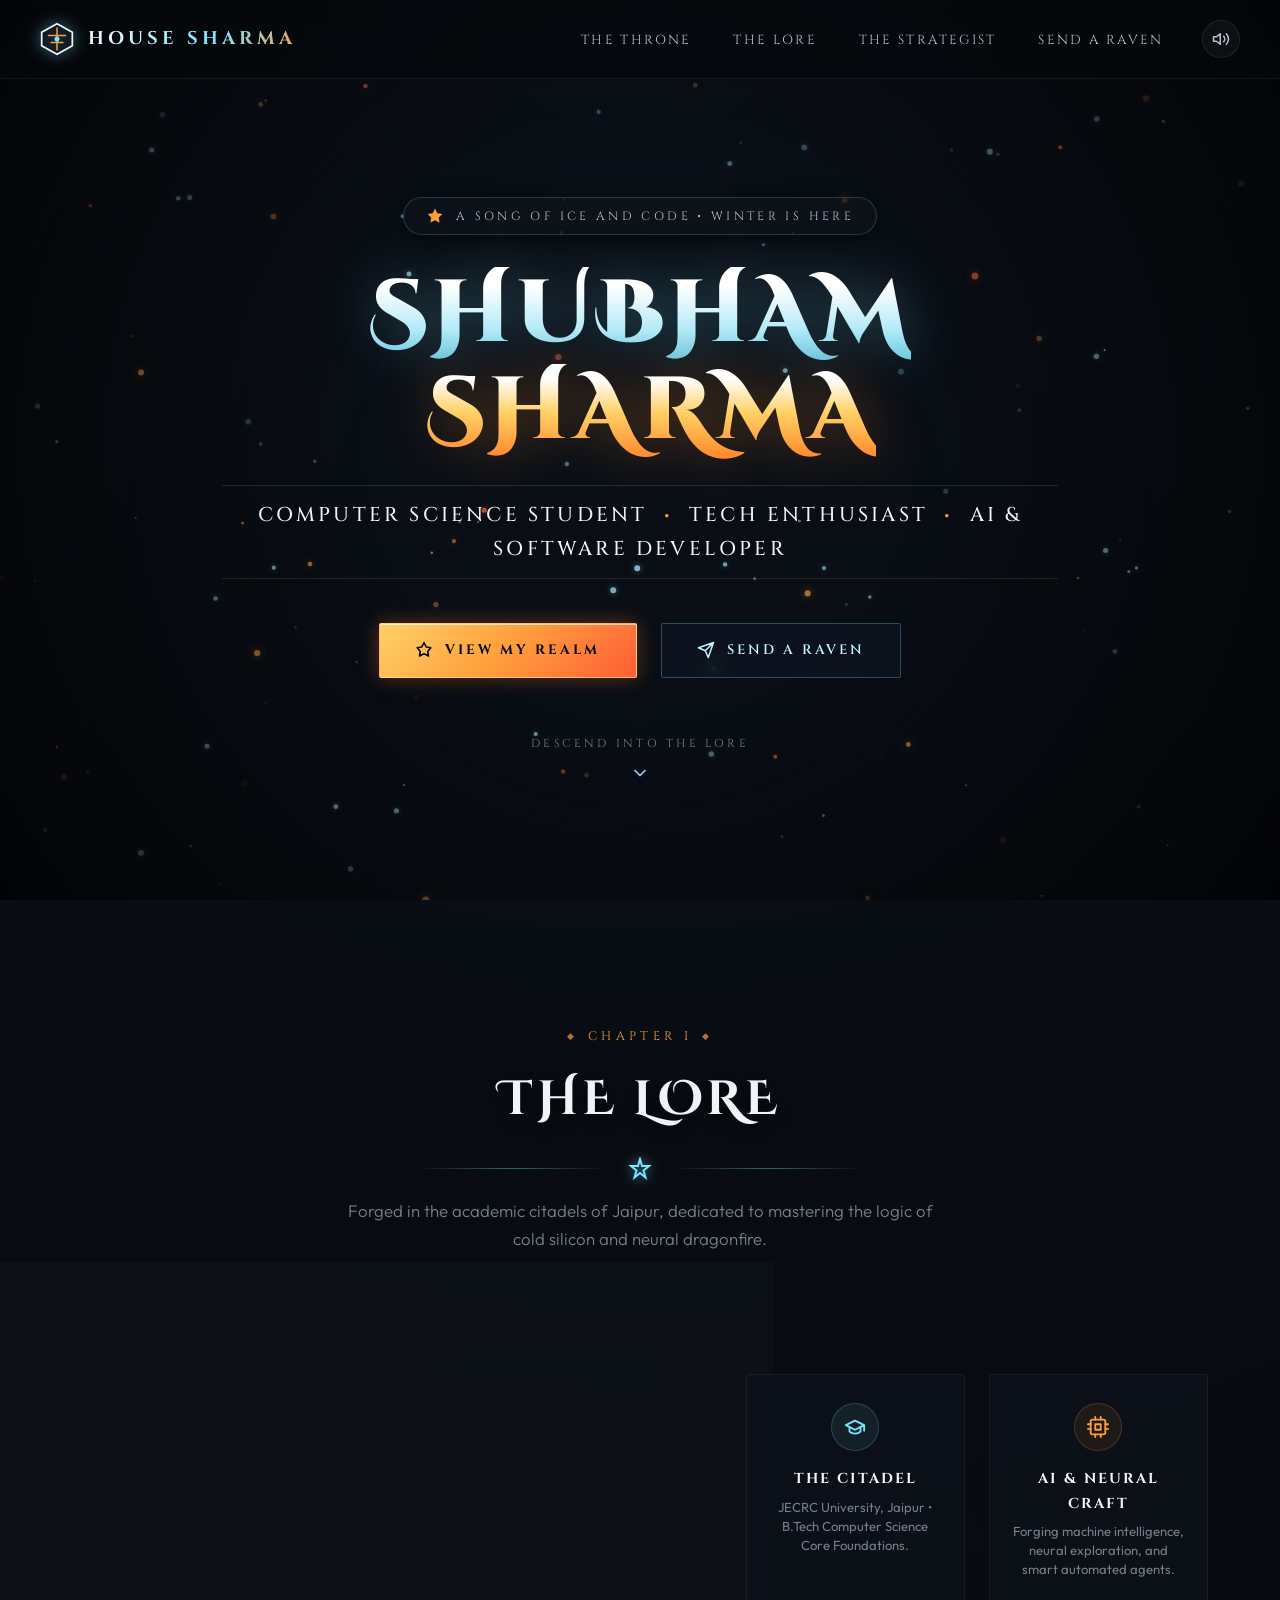
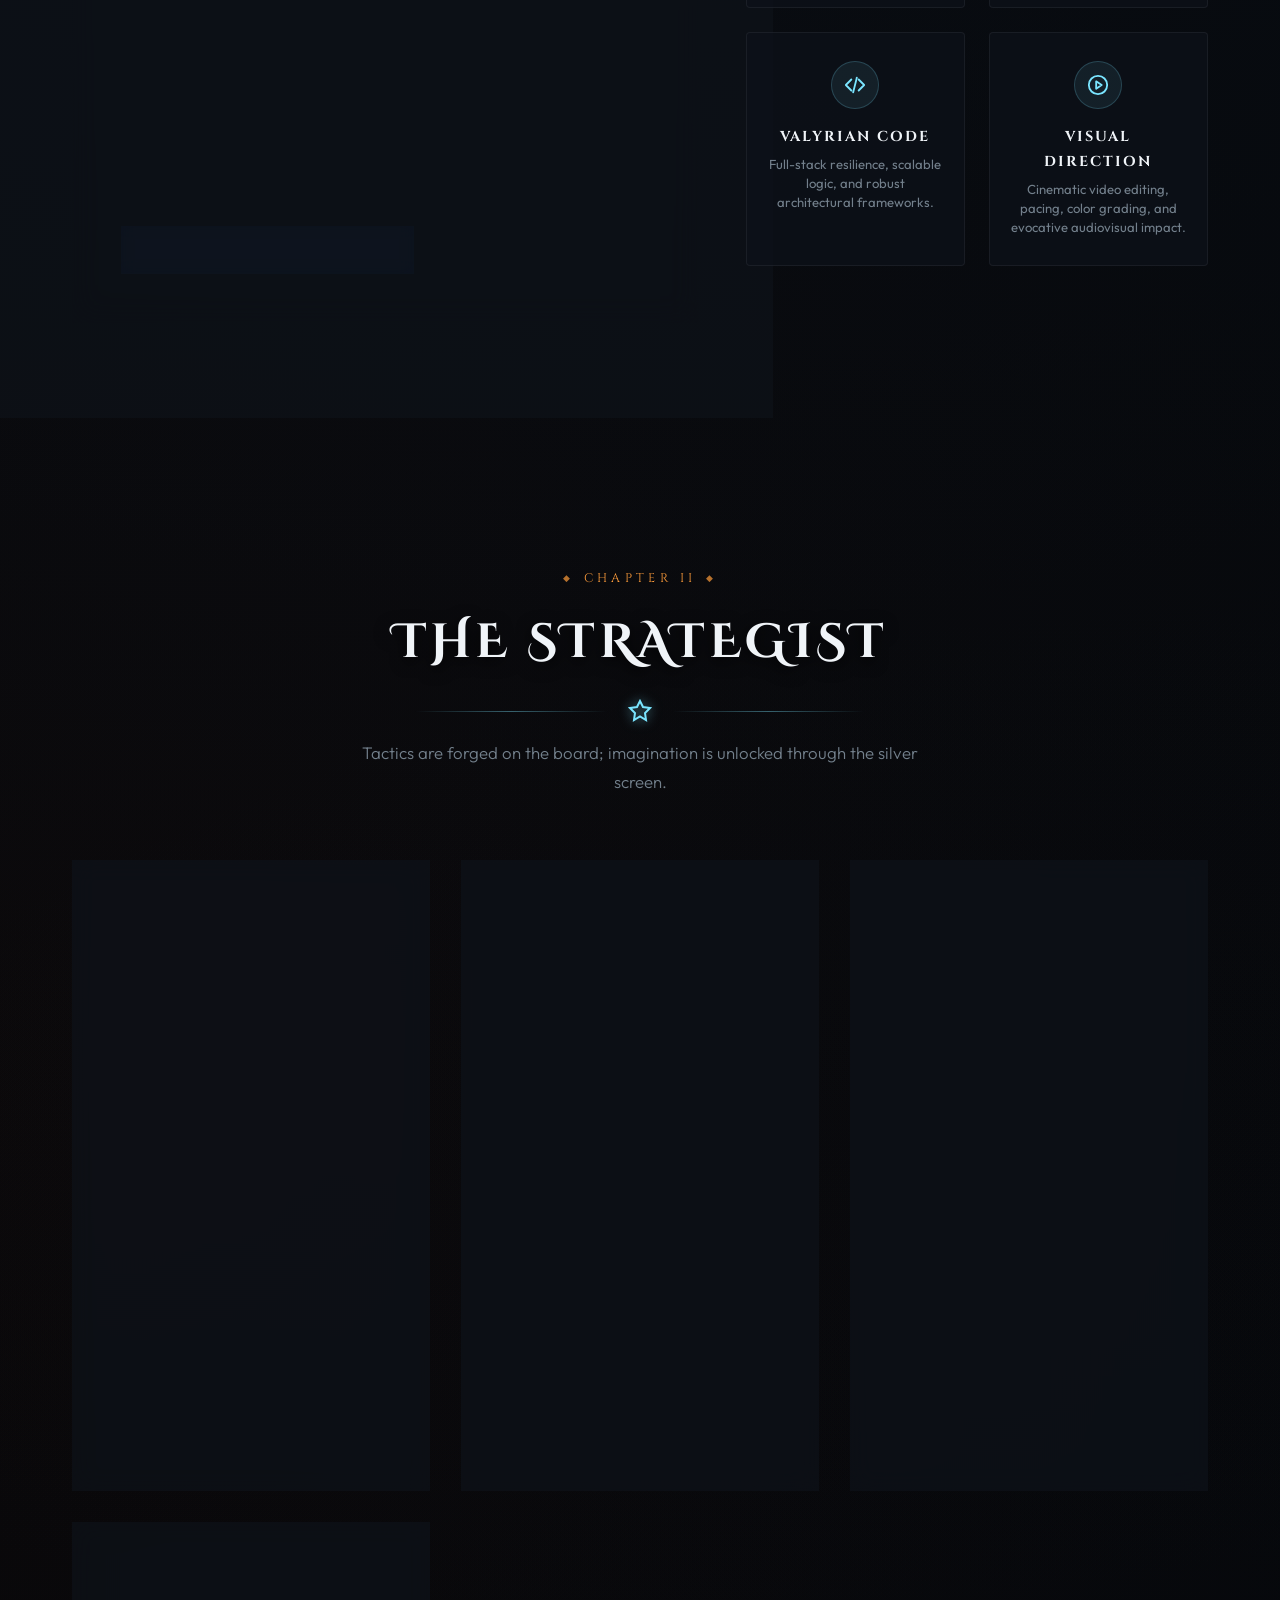
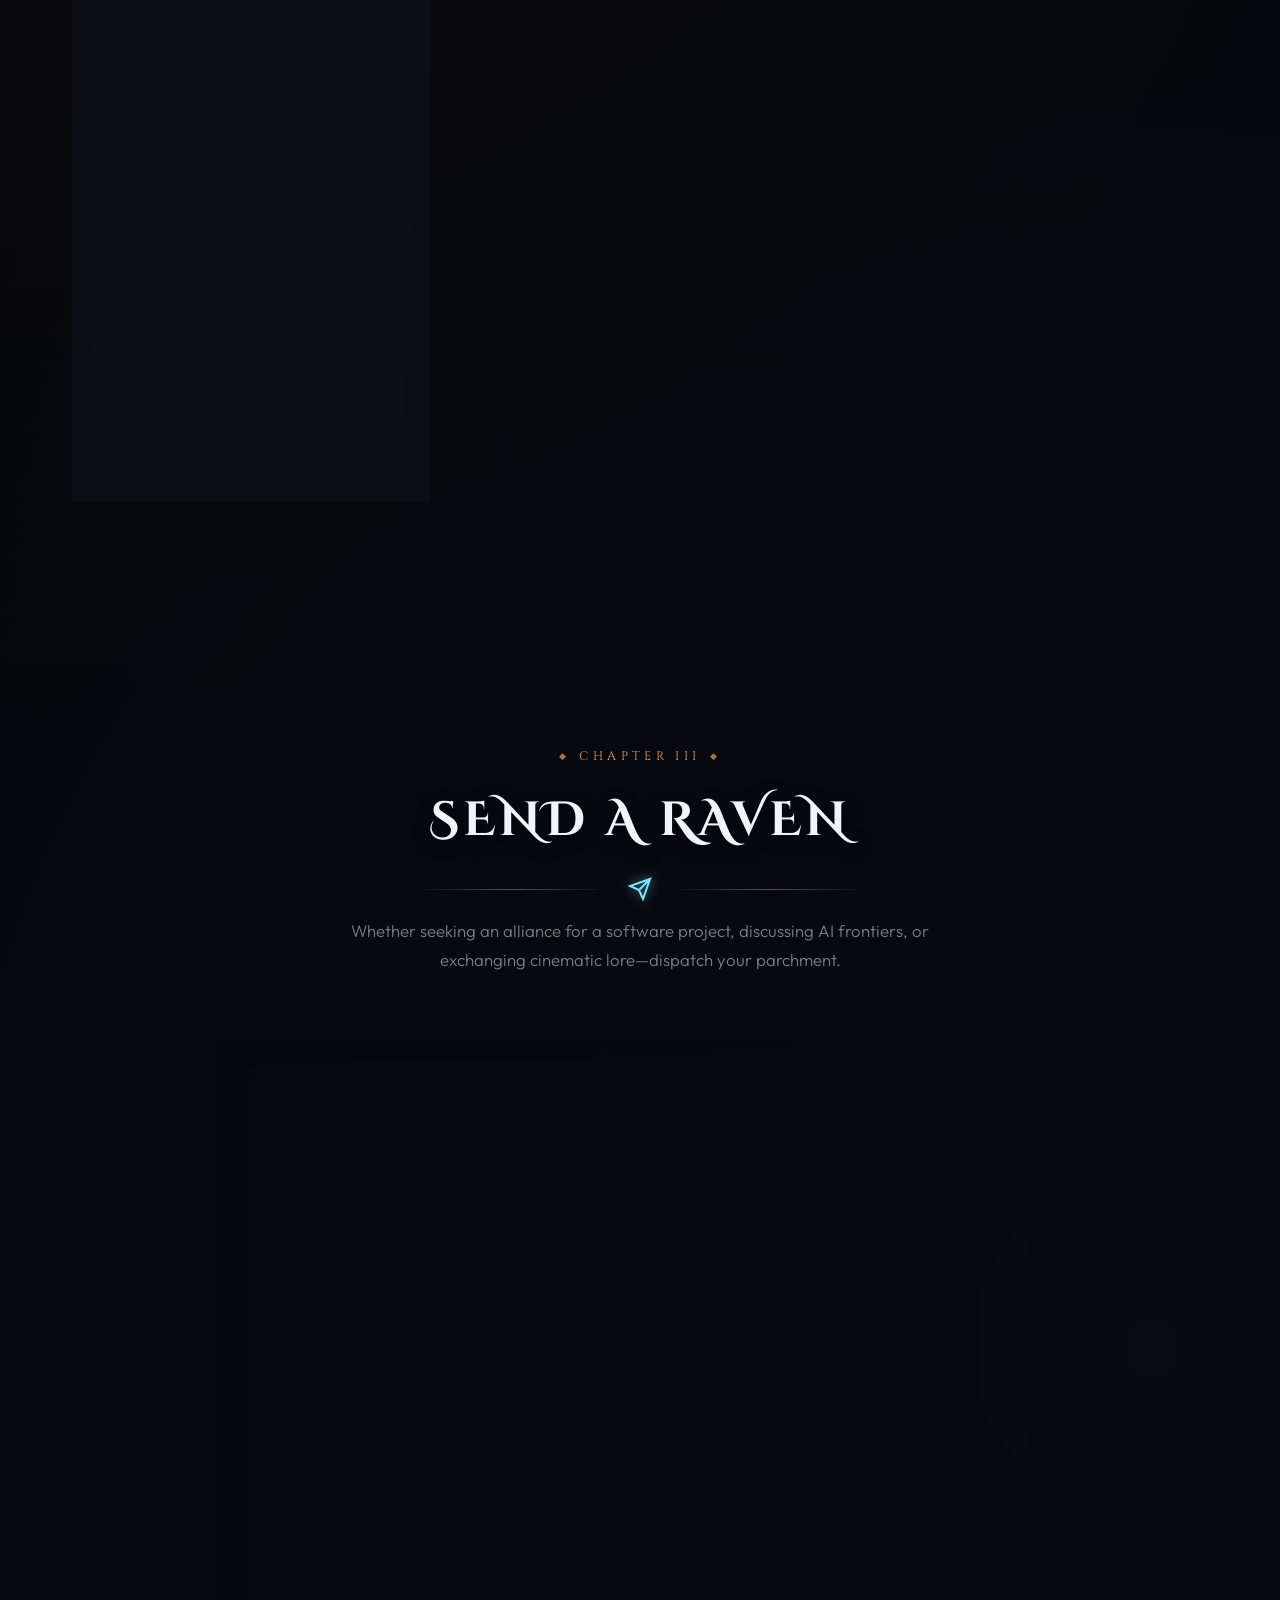
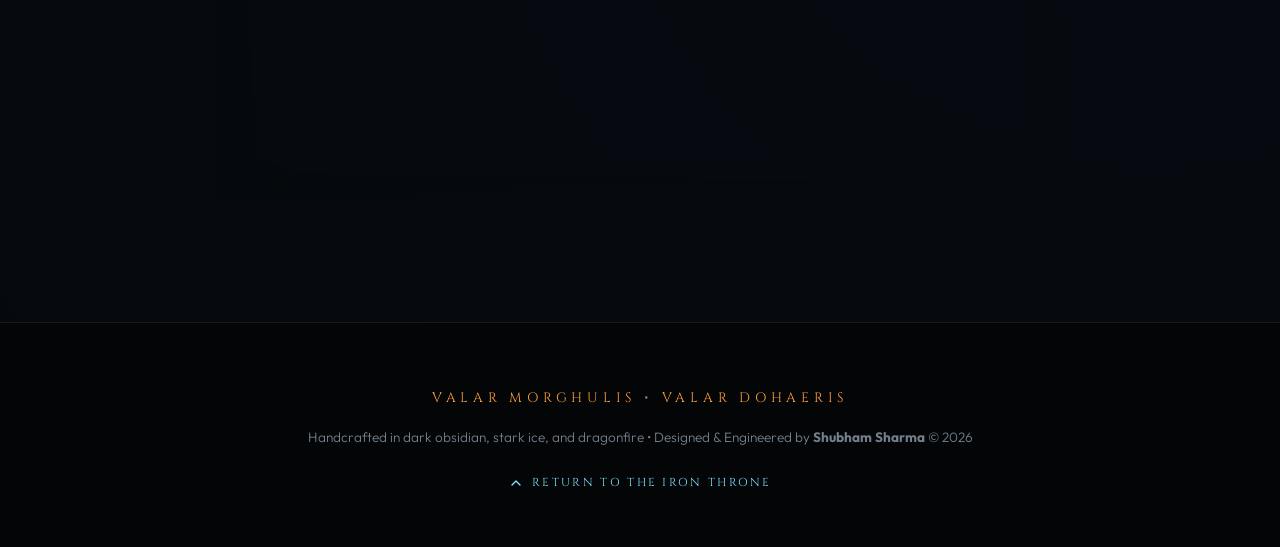
==== index.html @ 96d6383a "Add files via upload" ====
<!DOCTYPE html>
<html lang="en">
<head>
  <meta charset="UTF-8">
  <meta name="viewport" content="width=device-width, initial-scale=1.0">
  <meta name="description" content="Shubham Sharma — Computer Science Student, AI & Software Developer. A Song of Ice and Code Portfolio.">
  <title>Shubham Sharma | A Song of Ice and Code</title>
  
  <!-- Favicon / Sigil Icon -->
  <link rel="icon" type="image/svg+xml" href="data:image/svg+xml,<svg xmlns='http://www.w3.org/2000/svg' viewBox='0 0 100 100'><path d='M50 5 L90 25 L90 75 L50 95 L10 75 L10 25 Z' fill='%230e131d' stroke='%237ae5ff' stroke-width='4'/><path d='M50 20 L50 80 M30 40 L70 40 M35 60 L65 60' stroke='%23ff9d3b' stroke-width='3'/></svg>">

  <!-- Stylesheet -->
  <link rel="stylesheet" href="style.css">
</head>
<body>

  <!-- Fullscreen Ambient Canvas: Ice Snow & Dragonfire Embers -->
  <canvas id="ambient-canvas" aria-hidden="true"></canvas>

  <!-- Atmospheric Vignette & Fog Gradient -->
  <div class="vignette-overlay" aria-hidden="true"></div>

  <!-- ==========================================================================
       TOP NAVIGATION BAR
       ========================================================================== -->
  <nav class="realm-nav" aria-label="Main Navigation">
    <a href="#iron-throne" class="nav-brand">
      <!-- House Sigil Icon -->
      <svg class="brand-sigil" viewBox="0 0 40 40" fill="none" xmlns="http://www.w3.org/2000/svg" aria-hidden="true">
        <polygon points="20,2 38,12 38,28 20,38 2,28 2,12" stroke="currentColor" stroke-width="2" fill="rgba(14, 20, 30, 0.8)"/>
        <path d="M20 7 V33 M10 16 H30 M13 24 H27" stroke="#ff9d3b" stroke-width="1.8" stroke-linecap="round"/>
        <circle cx="20" cy="20" r="3" fill="#7ae5ff"/>
      </svg>
      <span class="brand-title">House Sharma</span>
    </a>

    <!-- Navigation Links -->
    <ul class="nav-links">
      <li><a href="#iron-throne" class="nav-link active">The Throne</a></li>
      <li><a href="#lore" class="nav-link">The Lore</a></li>
      <li><a href="#strategist" class="nav-link">The Strategist</a></li>
      <li><a href="#raven" class="nav-link">Send a Raven</a></li>
      <li>
        <!-- Ambient Sound Effect Toggle -->
        <button id="sound-toggle" class="audio-toggle-btn" title="Enable Valyrian Soundscapes" aria-pressed="false">
          <svg width="18" height="18" viewBox="0 0 24 24" fill="none" stroke="currentColor" stroke-width="2" stroke-linecap="round" stroke-linejoin="round">
            <polygon points="11 5 6 9 2 9 2 15 6 15 11 19 11 5"></polygon>
            <path d="M19.07 4.93a10 10 0 0 1 0 14.14M15.54 8.46a5 5 0 0 1 0 7.07"></path>
          </svg>
        </button>
      </li>
    </ul>

    <!-- Mobile Navigation Toggle -->
    <button class="mobile-toggle" aria-label="Toggle navigation menu" aria-expanded="false">
      <span class="hamburger-line"></span>
      <span class="hamburger-line"></span>
      <span class="hamburger-line"></span>
    </button>
  </nav>

  <!-- ==========================================================================
       1. HERO SECTION (The Iron Throne)
       ========================================================================== -->
  <header id="iron-throne" class="hero-section">
    <div class="realm-container hero-content">
      
      <!-- Realm Crest Motto -->
      <div class="hero-crest-badge fade-up">
        <svg class="crest-sigil-icon" viewBox="0 0 24 24" fill="currentColor">
          <path d="M12 2L15.09 8.26L22 9.27L17 14.14L18.18 21.02L12 17.77L5.82 21.02L7 14.14L2 9.27L8.91 8.26L12 2Z"/>
        </svg>
        <span class="crest-text">A Song of Ice and Code &bull; Winter is Here</span>
      </div>

      <!-- Headline -->
      <h1 class="hero-title fade-up delay-1">
        <span class="name-ice">Shubham</span>
        <span class="name-fire">Sharma</span>
      </h1>

      <!-- Subtitle -->
      <div class="hero-subtitle-box fade-up delay-2">
        <p class="hero-subtitle">
          Computer Science Student <span class="bullet">&bull;</span>
          Tech Enthusiast <span class="bullet">&bull;</span>
          AI &amp; Software Developer
        </p>
      </div>

      <!-- Actions -->
      <div class="hero-actions fade-up delay-3">
        <a href="#lore" class="btn-valyrian">
          <svg width="18" height="18" viewBox="0 0 24 24" fill="none" stroke="currentColor" stroke-width="2.2" stroke-linecap="round" stroke-linejoin="round">
            <polygon points="12 2 15 8 21 9 17 14 18 20 12 17 6 20 7 14 3 9 9 8 12 2"/>
          </svg>
          <span>View My Realm</span>
        </a>

        <a href="#raven" class="btn-ice">
          <svg width="18" height="18" viewBox="0 0 24 24" fill="none" stroke="currentColor" stroke-width="2" stroke-linecap="round" stroke-linejoin="round">
            <path d="M22 2L11 13M22 2l-7 20-4-9-9-4 20-7z"/>
          </svg>
          <span>Send a Raven</span>
        </a>
      </div>

      <!-- Scroll Down Indicator -->
      <a href="#lore" class="scroll-indicator fade-up delay-4" aria-label="Descend into the realm lore">
        <span>Descend Into The Lore</span>
        <svg class="blade-chevron" viewBox="0 0 24 24" fill="none">
          <path d="M6 9L12 15L18 9" stroke-width="2" stroke-linecap="round" stroke-linejoin="round"/>
        </svg>
      </a>

    </div>
  </header>

  <!-- ==========================================================================
       2. ABOUT ME SECTION (The Lore)
       ========================================================================== -->
  <section id="lore" class="section-wrapper">
    <div class="realm-container">
      
      <!-- Section Header -->
      <div class="section-header fade-up">
        <div class="section-tag">Chapter I</div>
        <h2 class="section-title">The Lore</h2>
        <div class="section-divider">
          <span class="divider-line"></span>
          <svg class="divider-sigil" viewBox="0 0 24 24" fill="none" stroke="currentColor" stroke-width="2">
            <path d="M12 2L14 9H21L15.5 13.5L17.5 20.5L12 16L6.5 20.5L8.5 13.5L3 9H10L12 2Z"/>
          </svg>
          <span class="divider-line"></span>
        </div>
        <p class="section-subtitle">Forged in the academic citadels of Jaipur, dedicated to mastering the logic of cold silicon and neural dragonfire.</p>
      </div>

      <!-- Grid: Lore Narrative Slab & Pillar Cards -->
      <div class="about-grid">
        
        <!-- Obsidian Stone Slab (Primary Narrative) -->
        <article class="lore-card fade-left">
          <!-- Runed Corner Accents -->
          <span class="corner-ornament corner-tl"></span>
          <span class="corner-ornament corner-tr"></span>
          <span class="corner-ornament corner-bl"></span>
          <span class="corner-ornament corner-br"></span>

          <p class="lore-quote-lead">
            "A mind needs code as a sword needs a whetstone, if it is to keep its edge."
          </p>

          <p class="lore-paragraph">
            I am currently pursuing my <strong>Computer Science Core degree</strong> at <span class="highlight-ice">JECRC University, Jaipur</span>. I am a passionate tech enthusiast dedicated to forging robust software and exploring the uncharted territories of <span class="highlight-fire">AI development</span>. Beyond the code, I have a strong creative eye for <span class="highlight-ice">video editing</span>.
          </p>

          <p class="lore-paragraph">
            Like a blacksmith hammering Valyrian steel, I treat every line of code as an artifact of precision. From architecting responsive, high-performance web systems to engineering intelligent algorithmic models, I bridge the raw structural discipline of the North with the fiery ambition of creative visual storytelling.
          </p>

          <div style="margin-top: 2rem;">
            <a href="#strategist" class="btn-ice" style="padding: 0.75rem 1.6rem; font-size: 0.78rem;">
              <span>Inspect The Strategy</span>
              <svg width="15" height="15" viewBox="0 0 24 24" fill="none" stroke="currentColor" stroke-width="2"><path d="M5 12h14M12 5l7 7-7 7"/></svg>
            </a>
          </div>
        </article>

        <!-- Pillars of Mastery -->
        <div class="lore-pillars fade-right">
          
          <!-- Pillar 1: The Citadel -->
          <div class="pillar-card">
            <div class="pillar-icon-box">
              <svg width="22" height="22" viewBox="0 0 24 24" fill="none" stroke="currentColor" stroke-width="2" stroke-linecap="round" stroke-linejoin="round">
                <path d="M22 10v6M2 10l10-5 10 5-10 5z"/>
                <path d="M6 12v5c3 3 9 3 12 0v-5"/>
              </svg>
            </div>
            <h3 class="pillar-title">The Citadel</h3>
            <p class="pillar-desc">JECRC University, Jaipur &bull; B.Tech Computer Science Core Foundations.</p>
          </div>

          <!-- Pillar 2: AI Frontiers -->
          <div class="pillar-card">
            <div class="pillar-icon-box">
              <svg width="22" height="22" viewBox="0 0 24 24" fill="none" stroke="currentColor" stroke-width="2" stroke-linecap="round" stroke-linejoin="round">
                <rect x="4" y="4" width="16" height="16" rx="2" ry="2"/>
                <rect x="9" y="9" width="6" height="6"/>
                <line x1="9" y1="1" x2="9" y2="4"/>
                <line x1="15" y1="1" x2="15" y2="4"/>
                <line x1="9" y1="20" x2="9" y2="23"/>
                <line x1="15" y1="20" x2="15" y2="23"/>
                <line x1="20" y1="9" x2="23" y2="9"/>
                <line x1="20" y1="14" x2="23" y2="14"/>
                <line x1="1" y1="9" x2="4" y2="9"/>
                <line x1="1" y1="14" x2="4" y2="14"/>
              </svg>
            </div>
            <h3 class="pillar-title">AI &amp; Neural Craft</h3>
            <p class="pillar-desc">Forging machine intelligence, neural exploration, and smart automated agents.</p>
          </div>

          <!-- Pillar 3: Software Forge -->
          <div class="pillar-card">
            <div class="pillar-icon-box">
              <svg width="22" height="22" viewBox="0 0 24 24" fill="none" stroke="currentColor" stroke-width="2" stroke-linecap="round" stroke-linejoin="round">
                <polyline points="16 18 22 12 16 6"/>
                <polyline points="8 6 2 12 8 18"/>
                <line x1="14" y1="4" x2="10" y2="20"/>
              </svg>
            </div>
            <h3 class="pillar-title">Valyrian Code</h3>
            <p class="pillar-desc">Full-stack resilience, scalable logic, and robust architectural frameworks.</p>
          </div>

          <!-- Pillar 4: Visual Storytelling -->
          <div class="pillar-card">
            <div class="pillar-icon-box">
              <svg width="22" height="22" viewBox="0 0 24 24" fill="none" stroke="currentColor" stroke-width="2" stroke-linecap="round" stroke-linejoin="round">
                <circle cx="12" cy="12" r="10"/>
                <polygon points="10 8 16 12 10 16 10 8"/>
              </svg>
            </div>
            <h3 class="pillar-title">Visual Direction</h3>
            <p class="pillar-desc">Cinematic video editing, pacing, color grading, and evocative audiovisual impact.</p>
          </div>

        </div>

      </div>

    </div>
  </section>

  <!-- ==========================================================================
       3. INTERESTS & HOBBIES SECTION (The Strategist)
       ========================================================================== */ -->
  <section id="strategist" class="section-wrapper">
    <div class="realm-container">
      
      <!-- Section Header -->
      <div class="section-header fade-up">
        <div class="section-tag">Chapter II</div>
        <h2 class="section-title">The Strategist</h2>
        <div class="section-divider">
          <span class="divider-line"></span>
          <svg class="divider-sigil" viewBox="0 0 24 24" fill="none" stroke="currentColor" stroke-width="2">
            <path d="M12 2L15 8L22 9L17 14L18 21L12 17.5L6 21L7 14L2 9L9 8L12 2Z"/>
          </svg>
          <span class="divider-line"></span>
        </div>
        <p class="section-subtitle">Tactics are forged on the board; imagination is unlocked through the silver screen.</p>
      </div>

      <!-- Tactics & Hobbies Grid -->
      <div class="tactics-grid">
        
        <!-- Card 1: Chess & Strategy -->
        <article class="tactic-card tactic-chess fade-up delay-1">
          <div class="tactic-header">
            <div class="tactic-sigil" aria-hidden="true">
              <!-- Knight Chess Piece SVG -->
              <svg width="28" height="28" viewBox="0 0 24 24" fill="none" stroke="currentColor" stroke-width="2" stroke-linecap="round" stroke-linejoin="round">
                <path d="M19 20H5v-2c0-.6.4-1 1-1h1v-2c0-.7.3-1.4.8-1.9L11 10.5V9a2 2 0 0 1 2-2h1a2 2 0 0 1 2 2v1l1.2 1.2c.5.5.8 1.2.8 1.9v2h1c.6 0 1 .4 1 1v2z"/>
                <path d="M10 6c0-1.7 1.3-3 3-3s3 1.3 3 3"/>
                <circle cx="12" cy="13" r="1"/>
              </svg>
            </div>
            <span class="tactic-rank">Tactic &bull; 01</span>
          </div>

          <h3 class="tactic-title">The Grandmaster's Board</h3>
          <div class="tactic-alias">Strategic Thinking &amp; Chess</div>

          <p class="tactic-desc">
            I hone my strategic thinking and foresight through <strong>Chess</strong>. On the 64 squares, every move is calculated multiple steps in advance. Like debugging intricate system logic, chess teaches patience, spatial pattern recognition, resource trade-offs, and how to turn defensive pressure into an unstoppable offensive endgame.
          </p>

          <div class="tactic-traits">
            <span class="trait-tag">Deep Foresight</span>
            <span class="trait-tag">Tactical Trade-offs</span>
            <span class="trait-tag">Endgame Mastery</span>
          </div>
        </article>

        <!-- Card 2: Cinema & Visual Storytelling -->
        <article class="tactic-card tactic-cinema fade-up delay-2">
          <div class="tactic-header">
            <div class="tactic-sigil" aria-hidden="true">
              <!-- Film Reel / Cinema SVG -->
              <svg width="28" height="28" viewBox="0 0 24 24" fill="none" stroke="currentColor" stroke-width="2" stroke-linecap="round" stroke-linejoin="round">
                <rect x="2" y="2" width="20" height="20" rx="2.18" ry="2.18"/>
                <line x1="7" y1="2" x2="7" y2="22"/>
                <line x1="17" y1="2" x2="17" y2="22"/>
                <line x1="2" y1="12" x2="22" y2="12"/>
                <line x1="2" y1="7" x2="7" y2="7"/>
                <line x1="2" y1="17" x2="7" y2="17"/>
                <line x1="17" y1="17" x2="22" y2="17"/>
                <line x1="17" y1="7" x2="22" y2="7"/>
              </svg>
            </div>
            <span class="tactic-rank">Lore &bull; 02</span>
          </div>

          <h3 class="tactic-title">The Chronicler's Lens</h3>
          <div class="tactic-alias">Cinema &amp; Visual Storytelling</div>

          <p class="tactic-desc">
            I study the nuanced art of <strong>visual storytelling by watching movies</strong>. Cinema is more than entertainment—it is a masterclass in framing, mood curation, visual metaphors, lighting balance, and emotional resonance. Deconstructing how legendary directors craft worlds fuels how I design rich, atmospheric user interfaces.
          </p>

          <div class="tactic-traits">
            <span class="trait-tag">Narrative Pacing</span>
            <span class="trait-tag">Atmospheric Lighting</span>
            <span class="trait-tag">Cinematic Framing</span>
          </div>
        </article>

        <!-- Card 3: Creative Video Editing -->
        <article class="tactic-card tactic-editing fade-up delay-3">
          <div class="tactic-header">
            <div class="tactic-sigil" aria-hidden="true">
              <!-- Video Editing Scissors / Razor Blade SVG -->
              <svg width="28" height="28" viewBox="0 0 24 24" fill="none" stroke="currentColor" stroke-width="2" stroke-linecap="round" stroke-linejoin="round">
                <circle cx="6" cy="6" r="3"/>
                <circle cx="6" cy="18" r="3"/>
                <line x1="20" y1="4" x2="8.12" y2="15.88"/>
                <line x1="14.47" y1="14.48" x2="20" y2="20"/>
                <line x1="8.12" y1="8.12" x2="12" y2="12"/>
              </svg>
            </div>
            <span class="tactic-rank">Craft &bull; 03</span>
          </div>

          <h3 class="tactic-title">The Forge of Frames</h3>
          <div class="tactic-alias">Video Editing &amp; Motion Design</div>

          <p class="tactic-desc">
            Equipped with a meticulous creative eye, I cut and assemble raw footage into rhythmic visual narratives. From precise jump cuts to evocative color grades and sound design synchronization, video editing is where algorithmic precision meets unfiltered artistic storytelling.
          </p>

          <div class="tactic-traits">
            <span class="trait-tag">Dynamic Pacing</span>
            <span class="trait-tag">Color Grading</span>
            <span class="trait-tag">Sound Synthesis</span>
          </div>
        </article>

        <!-- Card 4: AI & Software Development -->
        <article class="tactic-card tactic-ai fade-up delay-4">
          <div class="tactic-header">
            <div class="tactic-sigil" aria-hidden="true">
              <!-- Arcane Matrix / AI Rune SVG -->
              <svg width="28" height="28" viewBox="0 0 24 24" fill="none" stroke="currentColor" stroke-width="2" stroke-linecap="round" stroke-linejoin="round">
                <path d="M12 2v4M12 18v4M4.93 4.93l2.83 2.83M16.24 16.24l2.83 2.83M2 12h4M18 12h4M4.93 19.07l2.83-2.83M16.24 7.76l2.83-2.83"/>
                <circle cx="12" cy="12" r="3"/>
              </svg>
            </div>
            <span class="tactic-rank">Sorcery &bull; 04</span>
          </div>

          <h3 class="tactic-title">The Arcane Algorithms</h3>
          <div class="tactic-alias">AI Exploration &amp; Software</div>

          <p class="tactic-desc">
            Pushing the boundaries of the digital realm through machine learning models, intelligent heuristics, and full-stack software development. Constantly analyzing novel architectures to forge resilient, autonomous applications that serve real-world quests.
          </p>

          <div class="tactic-traits">
            <span class="trait-tag">Autonomous Systems</span>
            <span class="trait-tag">Machine Learning</span>
            <span class="trait-tag">Clean Architecture</span>
          </div>
        </article>

      </div>

    </div>
  </section>

  <!-- ==========================================================================
       4. CONTACT SECTION (Send a Raven)
       ========================================================================== -->
  <section id="raven" class="section-wrapper contact-section">
    <div class="realm-container">
      
      <!-- Section Header -->
      <div class="section-header fade-up">
        <div class="section-tag">Chapter III</div>
        <h2 class="section-title">Send a Raven</h2>
        <div class="section-divider">
          <span class="divider-line"></span>
          <svg class="divider-sigil" viewBox="0 0 24 24" fill="none" stroke="currentColor" stroke-width="2">
            <path d="M22 2L11 13M22 2l-7 20-4-9-9-4 20-7z"/>
          </svg>
          <span class="divider-line"></span>
        </div>
        <p class="section-subtitle">Whether seeking an alliance for a software project, discussing AI frontiers, or exchanging cinematic lore—dispatch your parchment.</p>
      </div>

      <!-- Obsidian Parchment Card -->
      <div class="raven-scroll-card fade-up">
        
        <!-- Dragon Wax Seal Element -->
        <div class="wax-seal" title="Royal House Seal">
          <svg class="seal-icon" viewBox="0 0 24 24" fill="currentColor">
            <!-- Heraldic Three-Headed Dragon Crest Style -->
            <path d="M12 2C6.48 2 2 6.48 2 12s4.48 10 10 10 10-4.48 10-10S17.52 2 12 2zm1 17.93c-3.95-.49-7-3.85-7-7.93 0-.62.08-1.21.21-1.79L9 15v1c0 1.1.9 2 2 2v.93zm6.9-2.54c-.26-.81-1-1.39-1.9-1.39h-1v-3c0-.55-.45-1-1-1H8v-2h2c.55 0 1-.45 1-1V7h2c1.1 0 2-.9 2-2v-.41c2.93 1.19 5 4.06 5 7.41 0 2.08-.8 3.97-2.1 5.39z"/>
          </svg>
        </div>

        <!-- Fast Communication Channels (Email & GitHub) -->
        <div class="contact-channels">
          
          <!-- Email Channel -->
          <a href="mailto:shubhamsharma572007@gmail.com" class="channel-card" id="copy-email-btn" data-original-hint="Dispatch Direct Raven">
            <div class="channel-icon-wrap" aria-hidden="true">
              <!-- Raven / Quill Email SVG -->
              <svg width="24" height="24" viewBox="0 0 24 24" fill="none" stroke="currentColor" stroke-width="2" stroke-linecap="round" stroke-linejoin="round">
                <path d="M4 4h16c1.1 0 2 .9 2 2v12c0 1.1-.9 2-2 2H4c-1.1 0-2-.9-2-2V6c0-1.1.9-2 2-2z"/>
                <polyline points="22,6 12,13 2,6"/>
              </svg>
            </div>
            <div class="channel-info">
              <div class="channel-label">Official Raven Courier (Email)</div>
              <div class="channel-value">shubhamsharma572007@gmail.com</div>
              <div class="channel-action-hint">Click to Dispatch or Copy &rarr;</div>
            </div>
          </a>

          <!-- GitHub Channel -->
          <a href="https://github.com/Shubham-577" target="_blank" rel="noopener noreferrer" class="channel-card">
            <div class="channel-icon-wrap" aria-hidden="true">
              <!-- Official GitHub Crest SVG -->
              <svg width="24" height="24" viewBox="0 0 24 24" fill="currentColor">
                <path fill-rule="evenodd" clip-rule="evenodd" d="M12 2C6.477 2 2 6.484 2 12.017c0 4.425 2.865 8.18 6.839 9.504.5.092.682-.217.682-.483 0-.237-.008-.868-.013-1.703-2.782.605-3.369-1.343-3.369-1.343-.454-1.158-1.11-1.466-1.11-1.466-.908-.62.069-.608.069-.608 1.003.07 1.53 1.032 1.53 1.032.892 1.53 2.341 1.088 2.91.832.092-.647.35-1.088.636-1.338-2.22-.253-4.555-1.113-4.555-4.951 0-1.093.39-1.988 1.029-2.688-.103-.253-.446-1.272.098-2.65 0 0 .84-.27 2.75 1.026A9.564 9.564 0 0112 6.844c.85.004 1.705.115 2.504.337 1.909-1.296 2.747-1.027 2.747-1.027.546 1.379.202 2.398.1 2.651.64.7 1.028 1.595 1.028 2.688 0 3.848-2.339 4.695-4.566 4.943.359.309.678.92.678 1.855 0 1.338-.012 2.419-.012 2.747 0 .268.18.58.688.482A10.019 10.019 0 0022 12.017C22 6.484 17.522 2 12 2z"/>
              </svg>
            </div>
            <div class="channel-info">
              <div class="channel-label">The Digital Armory (GitHub)</div>
              <div class="channel-value">github.com/Shubham-577</div>
              <div class="channel-action-hint">Explore Repositories &rarr;</div>
            </div>
          </a>

        </div>

        <!-- Raven Dispatch Interactive Form -->
        <form id="raven-form" class="raven-form" novalidate>
          <div class="form-group-row">
            <div class="form-control">
              <label for="sender-name" class="form-label">Your Name / Title</label>
              <input type="text" id="sender-name" class="form-input" placeholder="e.g. Lord Tyrion or Lady Arya" required>
            </div>
            <div class="form-control">
              <label for="sender-email" class="form-label">Return Raven (Your Email)</label>
              <input type="email" id="sender-email" class="form-input" placeholder="e.g. raven@winterfell.org" required>
            </div>
          </div>

          <div class="form-control" style="margin-bottom: 1.5rem;">
            <label for="sender-realm" class="form-label">Affiliation / Organization</label>
            <input type="text" id="sender-realm" class="form-input" placeholder="e.g. Citadel of Tech, Startup Realm, Independent Explorer">
          </div>

          <div class="form-control">
            <label for="sender-scroll" class="form-label">Message Scroll (Inscribe your words)</label>
            <textarea id="sender-scroll" class="form-textarea" placeholder="Inscribe your thoughts, proposed alliance, or inquiries here..." required></textarea>
          </div>

          <div class="form-submit-row">
            <span id="form-status" class="form-status"></span>
            <button type="submit" class="btn-valyrian">
              <svg width="18" height="18" viewBox="0 0 24 24" fill="none" stroke="currentColor" stroke-width="2.2" stroke-linecap="round" stroke-linejoin="round">
                <path d="M22 2L11 13M22 2l-7 20-4-9-9-4 20-7z"/>
              </svg>
              <span>Release The Raven</span>
            </button>
          </div>
        </form>

      </div>

    </div>
  </section>

  <!-- ==========================================================================
       RAVEN FLIGHT CONFIRMATION MODAL
       ========================================================================== -->
  <div id="raven-modal" class="raven-flight-modal" role="dialog" aria-modal="true" aria-labelledby="modal-title">
    <div class="raven-modal-card">
      <!-- Animated Flying Raven SVG -->
      <svg class="raven-flight-icon" viewBox="0 0 24 24" fill="none" stroke="currentColor" stroke-width="1.8" stroke-linecap="round" stroke-linejoin="round">
        <path d="M22 2L11 13M22 2l-7 20-4-9-9-4 20-7z"/>
        <path d="M15 15l4 4"/>
      </svg>
      <h3 id="modal-title" class="raven-modal-title">The Raven Takes Flight</h3>
      <p class="raven-modal-desc">
        Your scroll has been sealed with dragon wax. It flies swiftly to <strong style="color:var(--fire-amber);">shubhamsharma572007@gmail.com</strong>. May the winds carry your words safely, <span id="modal-sender-name" style="color:var(--ice-core);">Traveler</span>.
      </p>
      
      <div style="display:flex; gap:1rem; justify-content:center; flex-wrap:wrap;">
        <button id="launch-mail-client" class="btn-valyrian" style="padding:0.75rem 1.5rem; font-size:0.75rem;">
          <span>Open Email Client</span>
        </button>
        <button id="raven-modal-close" class="btn-ice" style="padding:0.75rem 1.5rem; font-size:0.75rem;">
          <span>Close Scroll</span>
        </button>
      </div>
    </div>
  </div>

  <!-- ==========================================================================
       FOOTER
       ========================================================================== -->
  <footer class="realm-footer">
    <div class="realm-container">
      <p class="motto-banner">
        <span>Valar Morghulis</span> &bull; <span>Valar Dohaeris</span>
      </p>
      <p class="footer-copy">
        Handcrafted in dark obsidian, stark ice, and dragonfire &bull; Designed &amp; Engineered by <strong>Shubham Sharma</strong> &copy; 2026
      </p>
      <div>
        <a href="#iron-throne" class="footer-back-to-top">
          <svg width="16" height="16" viewBox="0 0 24 24" fill="none" stroke="currentColor" stroke-width="2" stroke-linecap="round" stroke-linejoin="round">
            <polyline points="18 15 12 9 6 15"/>
          </svg>
          <span>Return To The Iron Throne</span>
        </a>
      </div>
    </div>
  </footer>

  <!-- Main JavaScript Interaction Engine -->
  <script src="script.js"></script>
</body>
</html>
---- style.css ----
/* ==========================================================================
   A SONG OF ICE AND CODE - PORTFOLIO DESIGN SYSTEM
   Aesthetic: Game of Thrones / Dark Cinematic Medieval Fantasy
   Author: Shubham Sharma
   ========================================================================== */

/* --- GOOGLE FONTS IMPORT --- */
@import url('https://fonts.googleapis.com/css2?family=Cinzel+Decorative:wght@700;900&family=Cinzel:wght@400;600;700;900&family=Outfit:wght@300;400;500;600;700&display=swap');

/* --- DESIGN TOKENS & CSS VARIABLES --- */
:root {
  /* The Void & Obsidian Palette */
  --bg-deep-void: #050608;
  --bg-obsidian: #0b0d12;
  --bg-obsidian-surface: #11141c;
  --bg-card: rgba(15, 18, 25, 0.72);
  --bg-card-hover: rgba(22, 28, 40, 0.88);
  --bg-parchment: rgba(26, 21, 16, 0.75);

  /* Stark Ice (The Wall & Winter) */
  --ice-core: #7ae5ff;
  --ice-light: #c2f3ff;
  --ice-dim: rgba(122, 229, 255, 0.22);
  --ice-border: rgba(122, 229, 255, 0.28);
  --ice-glow: 0 0 25px rgba(122, 229, 255, 0.35);

  /* Dragon Fire & Gold (Valyria & Targaryen) */
  --fire-amber: #ff9d3b;
  --fire-gold: #ffd166;
  --fire-red: #ff4d2e;
  --fire-dim: rgba(255, 157, 59, 0.2);
  --fire-border: rgba(255, 157, 59, 0.32);
  --fire-glow: 0 0 25px rgba(255, 100, 30, 0.45);

  /* Valyrian Steel & Silver */
  --valyrian-bright: #f0f4f8;
  --valyrian-steel: #b8c4ce;
  --valyrian-muted: #73808c;
  --border-subtle: rgba(160, 180, 205, 0.12);

  /* Typography */
  --font-heading-ornate: 'Cinzel Decorative', 'Cinzel', Georgia, serif;
  --font-heading: 'Cinzel', Georgia, serif;
  --font-body: 'Outfit', -apple-system, BlinkMacSystemFont, sans-serif;

  /* Layout & Spacing */
  --max-width: 1200px;
  --transition-slow: 0.6s cubic-bezier(0.16, 1, 0.3, 1);
  --transition-fast: 0.25s ease;
}

/* --- RESET & GLOBAL BASE --- */
*, *::before, *::after {
  box-sizing: border-box;
  margin: 0;
  padding: 0;
}

html {
  scroll-behavior: smooth;
  color-scheme: dark;
  background-color: var(--bg-deep-void);
  font-family: var(--font-body);
  color: var(--valyrian-steel);
  overflow-x: hidden;
}

body {
  position: relative;
  background-color: var(--bg-deep-void);
  min-height: 100vh;
  line-height: 1.7;
  overflow-x: hidden;
  background-image: 
    radial-gradient(circle at 50% 0%, rgba(20, 35, 55, 0.35) 0%, transparent 60%),
    radial-gradient(circle at 10% 50%, rgba(35, 15, 10, 0.2) 0%, transparent 50%),
    radial-gradient(circle at 90% 85%, rgba(10, 25, 45, 0.25) 0%, transparent 50%);
}

/* Custom Scrollbar */
::-webkit-scrollbar {
  width: 9px;
}
::-webkit-scrollbar-track {
  background: var(--bg-deep-void);
}
::-webkit-scrollbar-thumb {
  background: #1e2432;
  border-radius: 4px;
  border: 1px solid rgba(122, 229, 255, 0.2);
}
::-webkit-scrollbar-thumb:hover {
  background: #2d374d;
  box-shadow: 0 0 10px rgba(122, 229, 255, 0.4);
}

/* Selection */
::selection {
  background: rgba(255, 105, 30, 0.35);
  color: var(--fire-gold);
}

/* ==========================================================================
   CANVAS BACKGROUND ANIMATION (Winter Snow & Dragon Embers)
   ========================================================================== */
#ambient-canvas {
  position: fixed;
  top: 0;
  left: 0;
  width: 100vw;
  height: 100vh;
  z-index: 0;
  pointer-events: none;
  opacity: 0.9;
}

/* Noise texture & fog overlay */
.vignette-overlay {
  position: fixed;
  inset: 0;
  pointer-events: none;
  z-index: 1;
  background: radial-gradient(circle at center, transparent 35%, rgba(4, 5, 7, 0.75) 85%, rgba(2, 3, 4, 0.95) 100%);
}

/* ==========================================================================
   NAVIGATION BAR
   ========================================================================== */
.realm-nav {
  position: fixed;
  top: 0;
  left: 0;
  width: 100%;
  z-index: 100;
  padding: 1.25rem 2.5rem;
  display: flex;
  justify-content: space-between;
  align-items: center;
  transition: all 0.4s ease;
  backdrop-filter: blur(12px);
  -webkit-backdrop-filter: blur(12px);
  border-bottom: 1px solid rgba(122, 229, 255, 0.08);
  background: rgba(6, 8, 12, 0.65);
}

.realm-nav.scrolled {
  padding: 0.85rem 2.5rem;
  background: rgba(6, 8, 12, 0.92);
  border-bottom: 1px solid rgba(122, 229, 255, 0.18);
  box-shadow: 0 10px 30px rgba(0, 0, 0, 0.6);
}

.nav-brand {
  display: flex;
  align-items: center;
  gap: 0.85rem;
  text-decoration: none;
  color: var(--valyrian-bright);
}

.brand-sigil {
  width: 34px;
  height: 34px;
  filter: drop-shadow(0 0 8px rgba(122, 229, 255, 0.5));
  transition: transform var(--transition-fast), filter var(--transition-fast);
}

.nav-brand:hover .brand-sigil {
  transform: rotate(45deg) scale(1.1);
  filter: drop-shadow(0 0 12px var(--fire-amber));
}

.brand-title {
  font-family: var(--font-heading);
  font-size: 1.15rem;
  letter-spacing: 0.22em;
  text-transform: uppercase;
  font-weight: 700;
  background: linear-gradient(135deg, #ffffff 0%, var(--ice-core) 60%, var(--fire-amber) 100%);
  -webkit-background-clip: text;
  -webkit-text-fill-color: transparent;
}

.nav-links {
  display: flex;
  list-style: none;
  gap: 2.2rem;
  align-items: center;
}

.nav-link {
  text-decoration: none;
  font-family: var(--font-heading);
  font-size: 0.82rem;
  letter-spacing: 0.18em;
  text-transform: uppercase;
  color: var(--valyrian-steel);
  position: relative;
  padding: 0.4rem 0.2rem;
  transition: color var(--transition-fast);
}

.nav-link::before {
  content: '';
  position: absolute;
  bottom: 0;
  left: 0;
  width: 0%;
  height: 2px;
  background: linear-gradient(90deg, var(--ice-core), var(--fire-amber));
  transition: width 0.3s ease;
  box-shadow: 0 0 8px var(--ice-core);
}

.nav-link:hover, .nav-link.active {
  color: var(--valyrian-bright);
}

.nav-link:hover::before, .nav-link.active::before {
  width: 100%;
}

.audio-toggle-btn {
  background: rgba(255, 255, 255, 0.04);
  border: 1px solid var(--border-subtle);
  border-radius: 50%;
  width: 38px;
  height: 38px;
  cursor: pointer;
  display: flex;
  align-items: center;
  justify-content: center;
  color: var(--valyrian-steel);
  transition: all var(--transition-fast);
}

.audio-toggle-btn:hover {
  border-color: var(--fire-amber);
  color: var(--fire-gold);
  box-shadow: 0 0 15px rgba(255, 157, 59, 0.3);
  transform: scale(1.08);
}

/* Mobile Hamburger */
.mobile-toggle {
  display: none;
  background: transparent;
  border: none;
  cursor: pointer;
  padding: 0.5rem;
}

.hamburger-line {
  display: block;
  width: 26px;
  height: 2px;
  margin: 5px 0;
  background: var(--valyrian-bright);
  transition: all 0.3s ease;
}

/* ==========================================================================
   GLOBAL LAYOUT CONTAINERS & HERALDIC ORNAMENTS
   ========================================================================== */
.realm-container {
  max-width: var(--max-width);
  margin: 0 auto;
  padding: 0 2rem;
  position: relative;
  z-index: 2;
}

.section-wrapper {
  padding: 7.5rem 0;
  position: relative;
}

/* Medieval Section Header */
.section-header {
  text-align: center;
  margin-bottom: 4rem;
  position: relative;
}

.section-tag {
  display: inline-flex;
  align-items: center;
  gap: 0.6rem;
  font-family: var(--font-heading);
  font-size: 0.78rem;
  letter-spacing: 0.35em;
  text-transform: uppercase;
  color: var(--fire-amber);
  margin-bottom: 0.75rem;
}

.section-tag::before, .section-tag::after {
  content: '◆';
  font-size: 0.55rem;
  color: var(--fire-amber);
  opacity: 0.7;
}

.section-title {
  font-family: var(--font-heading-ornate);
  font-size: clamp(2rem, 4vw, 3rem);
  letter-spacing: 0.08em;
  text-transform: uppercase;
  color: var(--valyrian-bright);
  margin-bottom: 1rem;
  text-shadow: 0 4px 15px rgba(0, 0, 0, 0.9);
}

.section-divider {
  display: flex;
  align-items: center;
  justify-content: center;
  gap: 1.25rem;
  margin: 0 auto;
  max-width: 450px;
}

.divider-line {
  flex: 1;
  height: 1px;
  background: linear-gradient(90deg, transparent, rgba(122, 229, 255, 0.4), transparent);
}

.divider-sigil {
  width: 24px;
  height: 24px;
  color: var(--ice-core);
  filter: drop-shadow(0 0 6px rgba(122, 229, 255, 0.6));
}

.section-subtitle {
  margin-top: 1rem;
  font-size: 1.05rem;
  color: var(--valyrian-muted);
  max-width: 600px;
  margin-left: auto;
  margin-right: auto;
  font-weight: 300;
}

/* ==========================================================================
   BUTTONS (Valyrian Steel & Dragon Fire Embers)
   ========================================================================== */
.btn-valyrian {
  position: relative;
  display: inline-flex;
  align-items: center;
  justify-content: center;
  gap: 0.75rem;
  padding: 0.95rem 2.2rem;
  font-family: var(--font-heading);
  font-size: 0.85rem;
  font-weight: 700;
  letter-spacing: 0.22em;
  text-transform: uppercase;
  text-decoration: none;
  color: #08090d;
  background: linear-gradient(135deg, #ffd166 0%, #ff9d3b 50%, #ff5e36 100%);
  border: 1px solid rgba(255, 220, 150, 0.6);
  border-radius: 2px;
  cursor: pointer;
  overflow: hidden;
  box-shadow: 0 0 20px rgba(255, 120, 40, 0.35), inset 0 1px 0 rgba(255, 255, 255, 0.6);
  transition: all 0.35s ease;
  z-index: 1;
}

/* Sword Slash Sheen Effect */
.btn-valyrian::after {
  content: '';
  position: absolute;
  top: -50%;
  left: -120%;
  width: 60%;
  height: 200%;
  background: linear-gradient(
    60deg,
    transparent 0%,
    rgba(255, 255, 255, 0.15) 35%,
    rgba(255, 255, 255, 0.85) 50%,
    rgba(255, 255, 255, 0.15) 65%,
    transparent 100%
  );
  transform: rotate(25deg);
  transition: all 0.75s ease;
  pointer-events: none;
}

.btn-valyrian:hover::after {
  left: 160%;
}

.btn-valyrian:hover {
  transform: translateY(-2px);
  box-shadow: 0 0 35px rgba(255, 120, 40, 0.6), inset 0 1px 0 rgba(255, 255, 255, 0.9);
  color: #000;
}

/* Secondary Button - Stark Ice Blade */
.btn-ice {
  position: relative;
  display: inline-flex;
  align-items: center;
  justify-content: center;
  gap: 0.75rem;
  padding: 0.95rem 2.2rem;
  font-family: var(--font-heading);
  font-size: 0.85rem;
  font-weight: 600;
  letter-spacing: 0.22em;
  text-transform: uppercase;
  text-decoration: none;
  color: var(--ice-light);
  background: rgba(14, 22, 35, 0.65);
  border: 1px solid var(--ice-border);
  border-radius: 2px;
  cursor: pointer;
  overflow: hidden;
  backdrop-filter: blur(8px);
  transition: all 0.35s ease;
}

.btn-ice::after {
  content: '';
  position: absolute;
  top: -50%;
  left: -120%;
  width: 60%;
  height: 200%;
  background: linear-gradient(
    60deg,
    transparent 0%,
    rgba(122, 229, 255, 0.2) 40%,
    rgba(255, 255, 255, 0.7) 50%,
    rgba(122, 229, 255, 0.2) 60%,
    transparent 100%
  );
  transform: rotate(25deg);
  transition: all 0.75s ease;
  pointer-events: none;
}

.btn-ice:hover::after {
  left: 160%;
}

.btn-ice:hover {
  border-color: var(--ice-core);
  background: rgba(20, 36, 58, 0.8);
  box-shadow: var(--ice-glow);
  color: #ffffff;
  transform: translateY(-2px);
}

/* ==========================================================================
   1. HERO SECTION (The Iron Throne)
   ========================================================================== */
.hero-section {
  min-height: 100vh;
  display: flex;
  align-items: center;
  justify-content: center;
  padding-top: 5rem;
  position: relative;
  text-align: center;
}

.hero-content {
  max-width: 900px;
  margin: 0 auto;
  z-index: 2;
  position: relative;
}

/* Crest Badge */
.hero-crest-badge {
  display: inline-flex;
  align-items: center;
  gap: 0.75rem;
  padding: 0.5rem 1.4rem;
  margin-bottom: 2rem;
  background: rgba(14, 18, 26, 0.8);
  border: 1px solid rgba(122, 229, 255, 0.2);
  border-radius: 50px;
  box-shadow: 0 4px 20px rgba(0, 0, 0, 0.5);
  animation: floatCrest 4s ease-in-out infinite alternate;
}

@keyframes floatCrest {
  0% { transform: translateY(0); }
  100% { transform: translateY(-5px); }
}

.crest-sigil-icon {
  width: 18px;
  height: 18px;
  color: var(--fire-amber);
}

.crest-text {
  font-family: var(--font-heading);
  font-size: 0.75rem;
  letter-spacing: 0.28em;
  text-transform: uppercase;
  color: var(--valyrian-steel);
}

/* Main Hero Title */
.hero-title {
  font-family: var(--font-heading-ornate);
  font-size: clamp(2.8rem, 7.5vw, 5.5rem);
  font-weight: 900;
  letter-spacing: 0.06em;
  line-height: 1.1;
  text-transform: uppercase;
  margin-bottom: 1.5rem;
  color: #ffffff;
  position: relative;
}

.hero-title span.name-ice {
  display: inline-block;
  background: linear-gradient(180deg, #ffffff 20%, #b2eaf8 65%, #62c3dd 100%);
  -webkit-background-clip: text;
  -webkit-text-fill-color: transparent;
  filter: drop-shadow(0 0 25px rgba(122, 229, 255, 0.3));
}

.hero-title span.name-fire {
  display: inline-block;
  background: linear-gradient(180deg, #ffffff 15%, #ffd166 50%, #ff8326 100%);
  -webkit-background-clip: text;
  -webkit-text-fill-color: transparent;
  filter: drop-shadow(0 0 25px rgba(255, 140, 40, 0.35));
  margin-left: 0.25em;
}

/* Subtitle with Runes */
.hero-subtitle-box {
  display: inline-block;
  position: relative;
  padding: 0.75rem 2rem;
  margin-bottom: 2.75rem;
  border-top: 1px solid rgba(122, 229, 255, 0.15);
  border-bottom: 1px solid rgba(255, 157, 59, 0.15);
}

.hero-subtitle {
  font-family: var(--font-heading);
  font-size: clamp(0.95rem, 2vw, 1.25rem);
  letter-spacing: 0.16em;
  text-transform: uppercase;
  color: var(--valyrian-bright);
  font-weight: 500;
}

.hero-subtitle .bullet {
  color: var(--fire-amber);
  margin: 0 0.5rem;
  font-size: 0.8em;
}

/* Hero CTA group */
.hero-actions {
  display: flex;
  gap: 1.5rem;
  justify-content: center;
  align-items: center;
  flex-wrap: wrap;
  margin-bottom: 3.5rem;
}

/* Scroll Indicator */
.scroll-indicator {
  display: flex;
  flex-direction: column;
  align-items: center;
  gap: 0.6rem;
  text-decoration: none;
  color: var(--valyrian-muted);
  font-family: var(--font-heading);
  font-size: 0.72rem;
  letter-spacing: 0.28em;
  text-transform: uppercase;
  transition: color 0.3s ease;
}

.scroll-indicator:hover {
  color: var(--ice-core);
}

.blade-chevron {
  width: 20px;
  height: 20px;
  stroke: var(--ice-core);
  animation: pulseChevron 2s infinite ease-in-out;
}

@keyframes pulseChevron {
  0% { transform: translateY(0); opacity: 0.4; }
  50% { transform: translateY(8px); opacity: 1; filter: drop-shadow(0 0 6px var(--ice-core)); }
  100% { transform: translateY(0); opacity: 0.4; }
}

/* ==========================================================================
   2. ABOUT ME SECTION (The Lore)
   ========================================================================== */
.about-grid {
  display: grid;
  grid-template-columns: 1.15fr 0.85fr;
  gap: 3rem;
  align-items: center;
}

/* Obsidian Parchment Stone Slab */
.lore-card {
  position: relative;
  background: var(--bg-card);
  border: 1px solid var(--border-subtle);
  border-radius: 4px;
  padding: 3rem;
  backdrop-filter: blur(14px);
  -webkit-backdrop-filter: blur(14px);
  box-shadow: 0 20px 50px rgba(0, 0, 0, 0.65);
  overflow: hidden;
  transition: border-color var(--transition-fast), transform var(--transition-fast);
}

.lore-card:hover {
  border-color: rgba(122, 229, 255, 0.3);
  transform: translateY(-3px);
}

/* Runed Metal Corners */
.corner-ornament {
  position: absolute;
  width: 14px;
  height: 14px;
  border: 2px solid var(--ice-core);
  opacity: 0.6;
  pointer-events: none;
}
.corner-tl { top: 6px; left: 6px; border-right: none; border-bottom: none; }
.corner-tr { top: 6px; right: 6px; border-left: none; border-bottom: none; }
.corner-bl { bottom: 6px; left: 6px; border-right: none; border-top: none; }
.corner-br { bottom: 6px; right: 6px; border-left: none; border-top: none; }

.lore-quote-lead {
  font-family: var(--font-heading);
  font-size: 1.35rem;
  letter-spacing: 0.04em;
  color: var(--fire-amber);
  margin-bottom: 1.5rem;
  line-height: 1.5;
  border-left: 3px solid var(--fire-amber);
  padding-left: 1.25rem;
}

.lore-paragraph {
  font-size: 1.05rem;
  color: var(--valyrian-steel);
  margin-bottom: 1.75rem;
  line-height: 1.85;
  font-weight: 300;
}

.lore-paragraph strong {
  color: var(--valyrian-bright);
  font-weight: 600;
}

.lore-paragraph .highlight-ice {
  color: var(--ice-core);
  font-weight: 500;
}

.lore-paragraph .highlight-fire {
  color: var(--fire-gold);
  font-weight: 500;
}

/* Citadel Sigil / Forge Pillars */
.lore-pillars {
  display: grid;
  grid-template-columns: 1fr 1fr;
  gap: 1.5rem;
}

.pillar-card {
  background: rgba(14, 18, 26, 0.7);
  border: 1px solid rgba(255, 255, 255, 0.06);
  border-radius: 4px;
  padding: 1.75rem 1.25rem;
  text-align: center;
  position: relative;
  overflow: hidden;
  transition: all 0.35s ease;
}

.pillar-card::before {
  content: '';
  position: absolute;
  top: 0;
  left: 0;
  width: 100%;
  height: 2px;
  background: linear-gradient(90deg, transparent, var(--ice-core), transparent);
  opacity: 0;
  transition: opacity 0.3s ease;
}

.pillar-card:hover {
  transform: translateY(-4px);
  border-color: rgba(122, 229, 255, 0.25);
  box-shadow: 0 10px 25px rgba(0, 0, 0, 0.45);
}

.pillar-card:hover::before {
  opacity: 1;
}

.pillar-icon-box {
  width: 48px;
  height: 48px;
  margin: 0 auto 1rem;
  border-radius: 50%;
  background: rgba(122, 229, 255, 0.08);
  display: flex;
  align-items: center;
  justify-content: center;
  color: var(--ice-core);
  border: 1px solid rgba(122, 229, 255, 0.2);
  transition: all 0.3s ease;
}

.pillar-card:nth-child(2) .pillar-icon-box {
  background: rgba(255, 157, 59, 0.08);
  color: var(--fire-amber);
  border-color: rgba(255, 157, 59, 0.2);
}

.pillar-card:hover .pillar-icon-box {
  transform: scale(1.1);
  box-shadow: 0 0 15px currentColor;
}

.pillar-title {
  font-family: var(--font-heading);
  font-size: 0.9rem;
  letter-spacing: 0.14em;
  text-transform: uppercase;
  color: var(--valyrian-bright);
  margin-bottom: 0.35rem;
}

.pillar-desc {
  font-size: 0.82rem;
  color: var(--valyrian-muted);
  line-height: 1.45;
}

/* ==========================================================================
   3. INTERESTS & HOBBIES (The Strategist)
   ========================================================================== */
.tactics-grid {
  display: grid;
  grid-template-columns: repeat(auto-fit, minmax(280px, 1fr));
  gap: 2rem;
}

.tactic-card {
  position: relative;
  background: var(--bg-card);
  border: 1px solid var(--border-subtle);
  border-radius: 4px;
  padding: 2.5rem 2rem;
  backdrop-filter: blur(12px);
  -webkit-backdrop-filter: blur(12px);
  overflow: hidden;
  transition: all 0.4s cubic-bezier(0.16, 1, 0.3, 1);
  display: flex;
  flex-direction: column;
}

.tactic-card::after {
  content: '';
  position: absolute;
  inset: 0;
  background: radial-gradient(circle at 50% 0%, var(--glow-color, rgba(122, 229, 255, 0.15)), transparent 70%);
  opacity: 0;
  transition: opacity 0.4s ease;
  pointer-events: none;
}

.tactic-card:hover {
  transform: translateY(-6px);
  border-color: var(--border-hover-color, rgba(122, 229, 255, 0.35));
  box-shadow: 0 20px 40px rgba(0, 0, 0, 0.7);
}

.tactic-card:hover::after {
  opacity: 1;
}

/* Individual Card Themes */
.tactic-chess {
  --glow-color: rgba(122, 229, 255, 0.18);
  --border-hover-color: rgba(122, 229, 255, 0.4);
}
.tactic-cinema {
  --glow-color: rgba(255, 157, 59, 0.18);
  --border-hover-color: rgba(255, 157, 59, 0.4);
}
.tactic-editing {
  --glow-color: rgba(255, 77, 46, 0.18);
  --border-hover-color: rgba(255, 77, 46, 0.4);
}
.tactic-ai {
  --glow-color: rgba(174, 134, 255, 0.18);
  --border-hover-color: rgba(174, 134, 255, 0.4);
}

.tactic-header {
  display: flex;
  justify-content: space-between;
  align-items: center;
  margin-bottom: 1.5rem;
}

.tactic-sigil {
  width: 52px;
  height: 52px;
  border-radius: 4px;
  background: rgba(255, 255, 255, 0.03);
  border: 1px solid rgba(255, 255, 255, 0.08);
  display: flex;
  align-items: center;
  justify-content: center;
  transition: transform 0.3s ease;
}

.tactic-card:hover .tactic-sigil {
  transform: scale(1.1) rotate(4deg);
}

.tactic-chess .tactic-sigil { color: var(--ice-core); border-color: rgba(122, 229, 255, 0.25); }
.tactic-cinema .tactic-sigil { color: var(--fire-amber); border-color: rgba(255, 157, 59, 0.25); }
.tactic-editing .tactic-sigil { color: var(--fire-red); border-color: rgba(255, 77, 46, 0.25); }
.tactic-ai .tactic-sigil { color: #b78eff; border-color: rgba(183, 142, 255, 0.25); }

.tactic-rank {
  font-family: var(--font-heading);
  font-size: 0.72rem;
  letter-spacing: 0.2em;
  color: var(--valyrian-muted);
  text-transform: uppercase;
}

.tactic-title {
  font-family: var(--font-heading);
  font-size: 1.25rem;
  letter-spacing: 0.08em;
  color: var(--valyrian-bright);
  margin-bottom: 0.4rem;
}

.tactic-alias {
  font-family: var(--font-heading);
  font-size: 0.75rem;
  letter-spacing: 0.22em;
  color: var(--fire-amber);
  text-transform: uppercase;
  margin-bottom: 1.25rem;
}

.tactic-chess .tactic-alias { color: var(--ice-core); }
.tactic-ai .tactic-alias { color: #b78eff; }

.tactic-desc {
  font-size: 0.95rem;
  color: var(--valyrian-steel);
  line-height: 1.7;
  margin-bottom: 1.75rem;
  flex-grow: 1;
}

/* Strategic Badges / Traits */
.tactic-traits {
  display: flex;
  flex-wrap: wrap;
  gap: 0.5rem;
  margin-top: auto;
  border-top: 1px solid rgba(255, 255, 255, 0.06);
  padding-top: 1.25rem;
}

.trait-tag {
  font-family: var(--font-heading);
  font-size: 0.68rem;
  letter-spacing: 0.12em;
  text-transform: uppercase;
  padding: 0.25rem 0.7rem;
  border-radius: 2px;
  background: rgba(255, 255, 255, 0.03);
  border: 1px solid rgba(255, 255, 255, 0.08);
  color: var(--valyrian-steel);
  transition: all 0.25s ease;
}

.tactic-card:hover .trait-tag {
  border-color: rgba(255, 255, 255, 0.18);
  color: var(--valyrian-bright);
}

/* ==========================================================================
   4. CONTACT SECTION (Send a Raven)
   ========================================================================== */
.contact-section {
  position: relative;
}

.raven-scroll-card {
  max-width: 850px;
  margin: 0 auto;
  background: linear-gradient(145deg, rgba(16, 20, 28, 0.88), rgba(9, 12, 17, 0.95));
  border: 1px solid rgba(255, 180, 80, 0.2);
  border-radius: 6px;
  padding: 3.5rem 3rem;
  box-shadow: 
    0 25px 60px rgba(0, 0, 0, 0.85),
    inset 0 0 40px rgba(0, 0, 0, 0.6);
  position: relative;
  backdrop-filter: blur(16px);
  -webkit-backdrop-filter: blur(16px);
}

/* Dragon Wax Seal */
.wax-seal {
  position: absolute;
  top: -30px;
  left: 50%;
  transform: translateX(-50%);
  width: 60px;
  height: 60px;
  border-radius: 50%;
  background: radial-gradient(circle at 35% 35%, #d63031 0%, #a01010 60%, #680505 100%);
  border: 2px solid rgba(255, 120, 100, 0.4);
  box-shadow: 
    0 8px 20px rgba(0, 0, 0, 0.7),
    0 0 15px rgba(214, 48, 49, 0.4),
    inset 0 2px 4px rgba(255, 255, 255, 0.4);
  display: flex;
  align-items: center;
  justify-content: center;
  color: #ffcccc;
  cursor: pointer;
  transition: transform 0.3s ease, box-shadow 0.3s ease;
  z-index: 10;
}

.wax-seal:hover {
  transform: translateX(-50%) scale(1.1);
  box-shadow: 0 10px 25px rgba(0, 0, 0, 0.8), 0 0 25px rgba(255, 80, 60, 0.65);
}

.seal-icon {
  width: 32px;
  height: 32px;
}

/* Contact Fast Channels */
.contact-channels {
  display: grid;
  grid-template-columns: repeat(auto-fit, minmax(260px, 1fr));
  gap: 1.5rem;
  margin-bottom: 2.75rem;
}

.channel-card {
  display: flex;
  align-items: center;
  gap: 1.25rem;
  padding: 1.25rem 1.5rem;
  background: rgba(8, 11, 16, 0.7);
  border: 1px solid var(--border-subtle);
  border-radius: 4px;
  text-decoration: none;
  color: inherit;
  transition: all 0.3s ease;
  position: relative;
  overflow: hidden;
}

.channel-card:hover {
  border-color: var(--fire-amber);
  background: rgba(18, 24, 34, 0.85);
  transform: translateY(-3px);
  box-shadow: 0 10px 25px rgba(0, 0, 0, 0.5), 0 0 15px rgba(255, 157, 59, 0.2);
}

.channel-icon-wrap {
  width: 46px;
  height: 46px;
  border-radius: 4px;
  background: rgba(255, 255, 255, 0.04);
  display: flex;
  align-items: center;
  justify-content: center;
  color: var(--fire-amber);
  border: 1px solid rgba(255, 157, 59, 0.25);
  flex-shrink: 0;
  transition: all 0.3s ease;
}

.channel-card:hover .channel-icon-wrap {
  background: var(--fire-amber);
  color: #080a0e;
  box-shadow: 0 0 15px var(--fire-amber);
}

.channel-info {
  flex-grow: 1;
  overflow: hidden;
}

.channel-label {
  font-family: var(--font-heading);
  font-size: 0.7rem;
  letter-spacing: 0.22em;
  text-transform: uppercase;
  color: var(--valyrian-muted);
  margin-bottom: 0.2rem;
}

.channel-value {
  font-size: 0.88rem;
  color: var(--valyrian-bright);
  font-weight: 500;
  word-break: break-all;
}

.channel-action-hint {
  font-size: 0.72rem;
  color: var(--fire-amber);
  font-family: var(--font-heading);
  letter-spacing: 0.1em;
  margin-top: 0.2rem;
}

/* Dispatch Form */
.raven-form {
  position: relative;
  border-top: 1px solid rgba(255, 255, 255, 0.08);
  padding-top: 2.25rem;
}

.form-group-row {
  display: grid;
  grid-template-columns: 1fr 1fr;
  gap: 1.5rem;
  margin-bottom: 1.5rem;
}

.form-control {
  position: relative;
}

.form-label {
  display: block;
  font-family: var(--font-heading);
  font-size: 0.75rem;
  letter-spacing: 0.18em;
  text-transform: uppercase;
  color: var(--valyrian-steel);
  margin-bottom: 0.5rem;
}

.form-input, .form-textarea {
  width: 100%;
  padding: 0.95rem 1.15rem;
  background: rgba(6, 8, 12, 0.8);
  border: 1px solid rgba(160, 180, 205, 0.18);
  border-radius: 3px;
  color: var(--valyrian-bright);
  font-family: var(--font-body);
  font-size: 0.95rem;
  transition: all 0.3s ease;
}

.form-input:focus, .form-textarea:focus {
  outline: none;
  border-color: var(--ice-core);
  box-shadow: 0 0 15px rgba(122, 229, 255, 0.25);
  background: rgba(10, 14, 20, 0.95);
}

.form-textarea {
  resize: vertical;
  min-height: 120px;
}

.form-submit-row {
  display: flex;
  justify-content: flex-end;
  align-items: center;
  gap: 1.5rem;
  margin-top: 1.5rem;
}

.form-status {
  font-family: var(--font-heading);
  font-size: 0.82rem;
  letter-spacing: 0.15em;
  color: var(--ice-core);
  opacity: 0;
  transition: opacity 0.3s ease;
}

.form-status.show {
  opacity: 1;
}

/* Flight Animation Feedback */
.raven-flight-modal {
  display: none;
  position: fixed;
  inset: 0;
  background: rgba(3, 4, 6, 0.85);
  backdrop-filter: blur(10px);
  z-index: 1000;
  align-items: center;
  justify-content: center;
}

.raven-flight-modal.active {
  display: flex;
}

.raven-modal-card {
  background: var(--bg-card-hover);
  border: 1px solid var(--fire-border);
  padding: 3rem 2.5rem;
  border-radius: 6px;
  text-align: center;
  max-width: 480px;
  box-shadow: var(--fire-glow);
  position: relative;
  animation: modalEnter 0.4s ease-out;
}

@keyframes modalEnter {
  from { opacity: 0; transform: scale(0.9) translateY(20px); }
  to { opacity: 1; transform: scale(1) translateY(0); }
}

.raven-flight-icon {
  width: 68px;
  height: 68px;
  color: var(--fire-amber);
  margin-bottom: 1.25rem;
  animation: flapWings 1.2s infinite ease-in-out;
}

@keyframes flapWings {
  0% { transform: translateY(0) rotate(0deg); }
  50% { transform: translateY(-10px) rotate(-3deg); }
  100% { transform: translateY(0) rotate(0deg); }
}

.raven-modal-title {
  font-family: var(--font-heading-ornate);
  font-size: 1.6rem;
  color: var(--valyrian-bright);
  margin-bottom: 0.5rem;
}

.raven-modal-desc {
  font-size: 0.95rem;
  color: var(--valyrian-steel);
  margin-bottom: 1.75rem;
}

/* ==========================================================================
   FOOTER
   ========================================================================== */
.realm-footer {
  border-top: 1px solid rgba(122, 229, 255, 0.1);
  padding: 4rem 2rem 3rem;
  text-align: center;
  position: relative;
  z-index: 2;
  background: rgba(4, 5, 7, 0.85);
}

.motto-banner {
  font-family: var(--font-heading);
  font-size: 0.85rem;
  letter-spacing: 0.35em;
  text-transform: uppercase;
  color: var(--valyrian-muted);
  margin-bottom: 1rem;
}

.motto-banner span {
  color: var(--fire-amber);
}

.footer-copy {
  font-size: 0.85rem;
  color: var(--valyrian-muted);
  font-weight: 300;
}

.footer-back-to-top {
  margin-top: 1.5rem;
  display: inline-flex;
  align-items: center;
  gap: 0.5rem;
  color: var(--ice-core);
  text-decoration: none;
  font-family: var(--font-heading);
  font-size: 0.72rem;
  letter-spacing: 0.2em;
  text-transform: uppercase;
  transition: color 0.3s ease;
}

.footer-back-to-top:hover {
  color: var(--ice-light);
  text-shadow: 0 0 10px var(--ice-core);
}

/* ==========================================================================
   ANIMATION REVEAL UTILITIES (IntersectionObserver)
   ========================================================================== */
.fade-up {
  opacity: 0;
  transform: translateY(35px);
  transition: opacity 0.8s cubic-bezier(0.16, 1, 0.3, 1), transform 0.8s cubic-bezier(0.16, 1, 0.3, 1);
}

.fade-in {
  opacity: 0;
  transition: opacity 1s ease;
}

.fade-left {
  opacity: 0;
  transform: translateX(-40px);
  transition: opacity 0.8s cubic-bezier(0.16, 1, 0.3, 1), transform 0.8s cubic-bezier(0.16, 1, 0.3, 1);
}

.fade-right {
  opacity: 0;
  transform: translateX(40px);
  transition: opacity 0.8s cubic-bezier(0.16, 1, 0.3, 1), transform 0.8s cubic-bezier(0.16, 1, 0.3, 1);
}

.revealed {
  opacity: 1 !important;
  transform: translate(0, 0) !important;
}

/* Stagger delay classes */
.delay-1 { transition-delay: 0.1s; }
.delay-2 { transition-delay: 0.2s; }
.delay-3 { transition-delay: 0.3s; }
.delay-4 { transition-delay: 0.4s; }

/* ==========================================================================
   RESPONSIVE DESIGN BREAKPOINTS
   ========================================================================== */
@media (max-width: 992px) {
  .about-grid {
    grid-template-columns: 1fr;
    gap: 2.5rem;
  }
  
  .realm-nav {
    padding: 1rem 1.5rem;
  }
}

@media (max-width: 768px) {
  .mobile-toggle {
    display: block;
  }

  .nav-links {
    position: fixed;
    top: 70px;
    left: 0;
    width: 100%;
    background: rgba(8, 10, 15, 0.98);
    flex-direction: column;
    padding: 2.5rem 1.5rem;
    gap: 1.75rem;
    border-bottom: 1px solid rgba(122, 229, 255, 0.15);
    backdrop-filter: blur(20px);
    clip-path: circle(0% at top right);
    transition: clip-path 0.4s ease-in-out;
  }

  .nav-links.open {
    clip-path: circle(150% at top right);
  }

  .form-group-row {
    grid-template-columns: 1fr;
  }

  .hero-actions {
    flex-direction: column;
    width: 100%;
  }

  .btn-valyrian, .btn-ice {
    width: 100%;
  }

  .lore-card {
    padding: 2rem 1.5rem;
  }

  .lore-pillars {
    grid-template-columns: 1fr;
  }

  .raven-scroll-card {
    padding: 2.5rem 1.5rem;
  }
}

@media (prefers-reduced-motion: reduce) {
  *, *::before, *::after {
    animation-duration: 0.01ms !important;
    animation-iteration-count: 1 !important;
    transition-duration: 0.01ms !important;
    scroll-behavior: auto !important;
  }
}
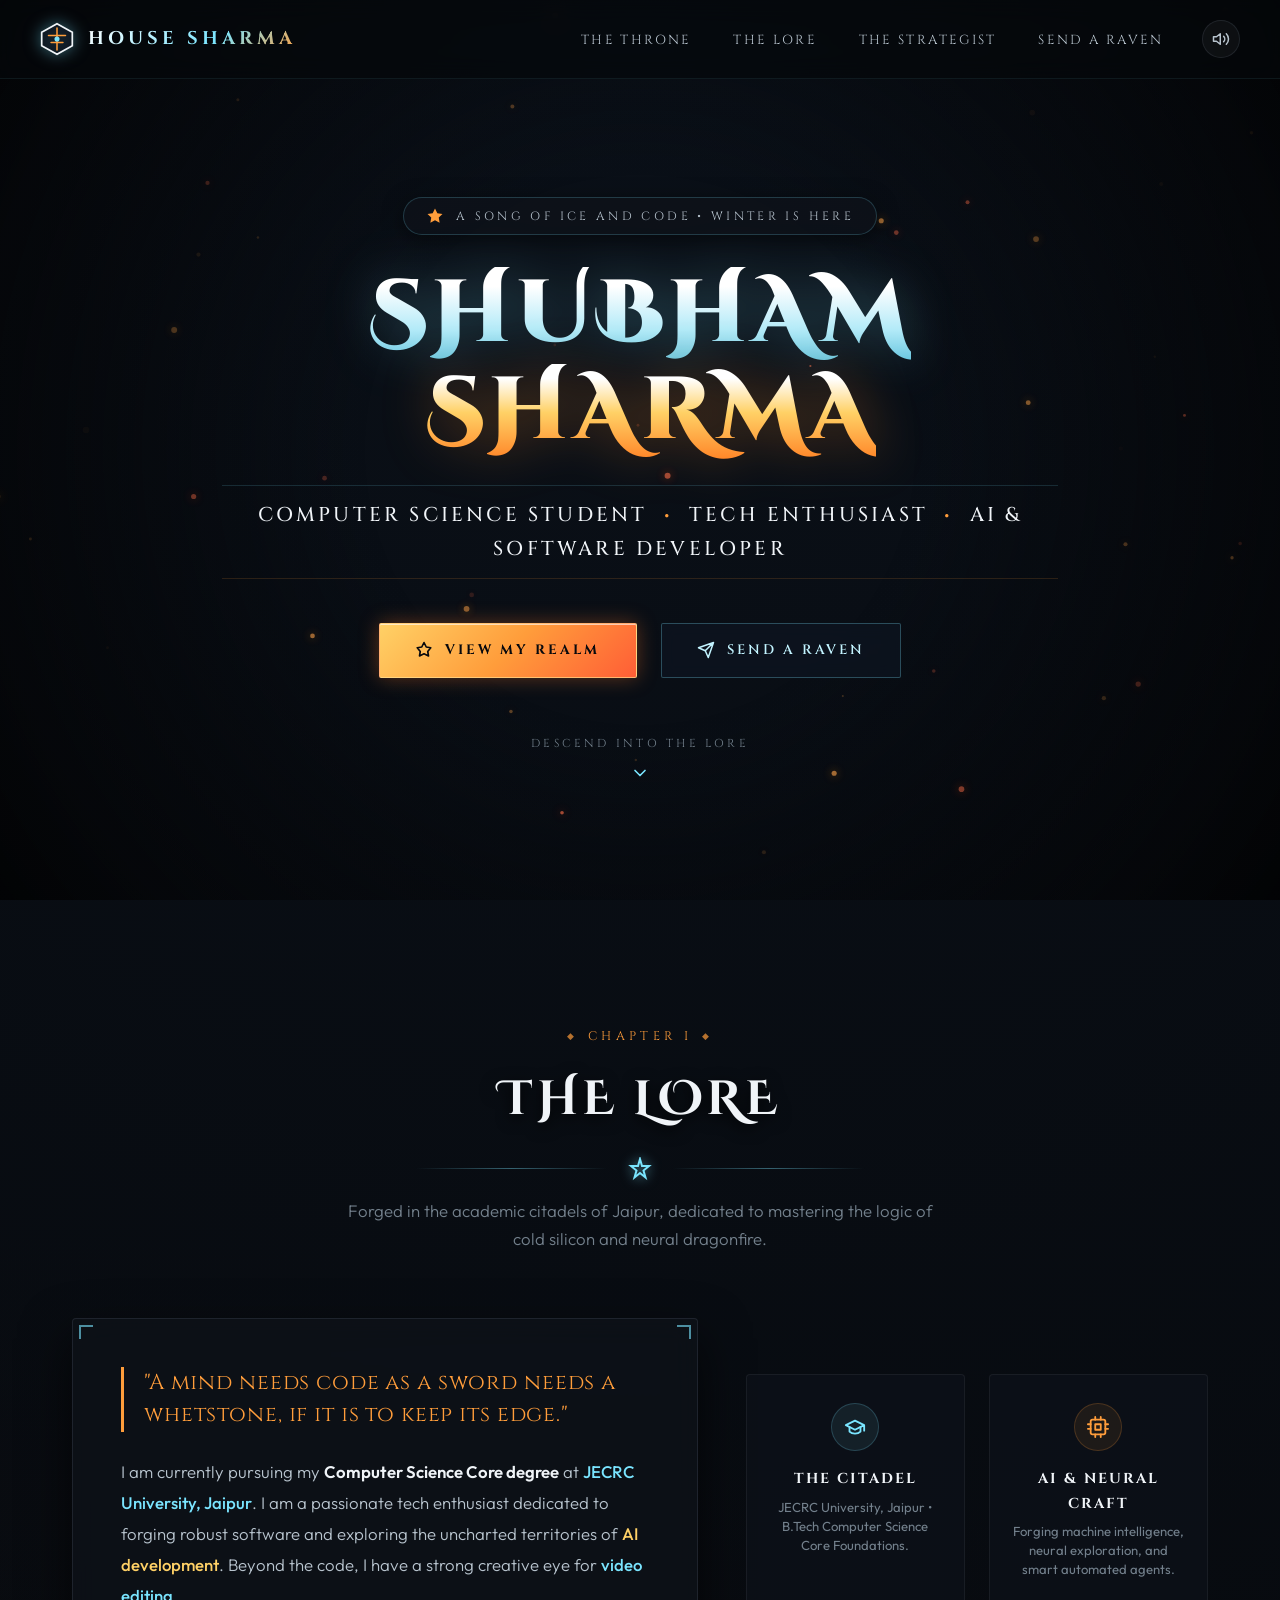
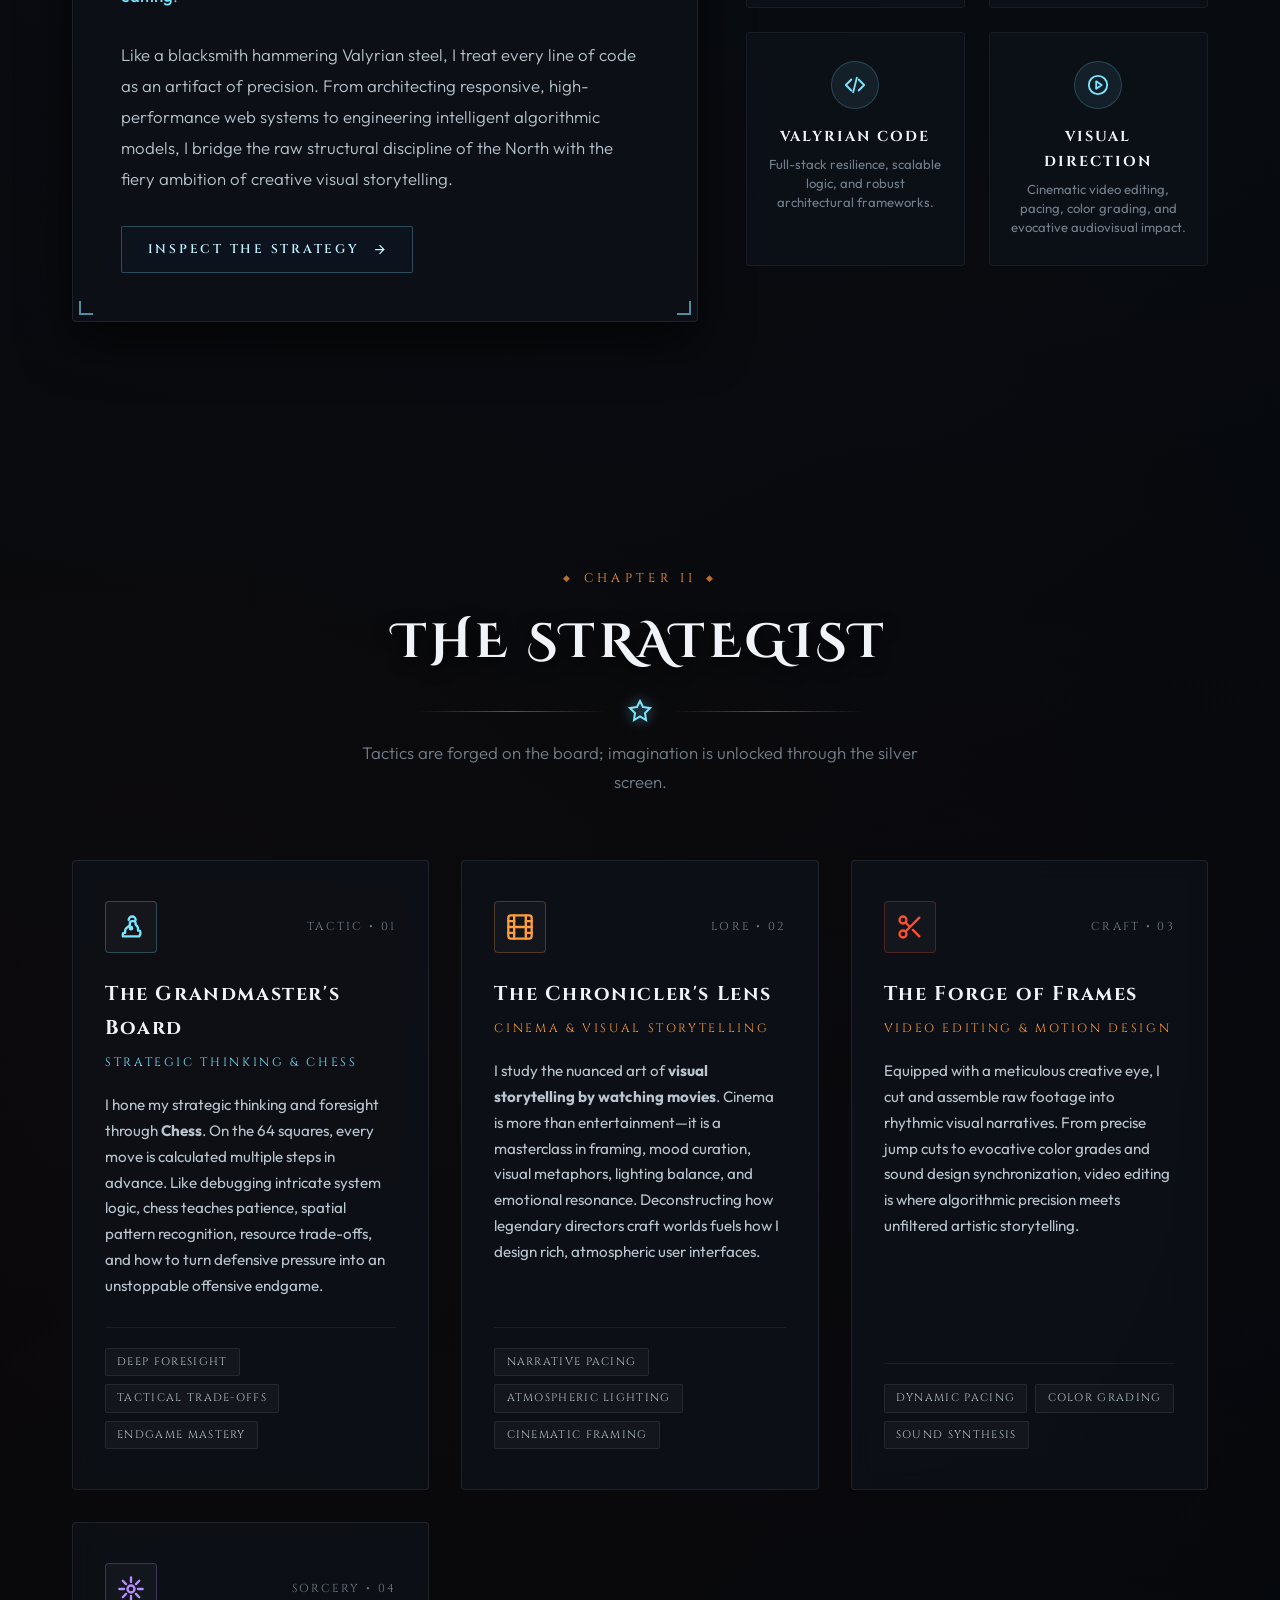
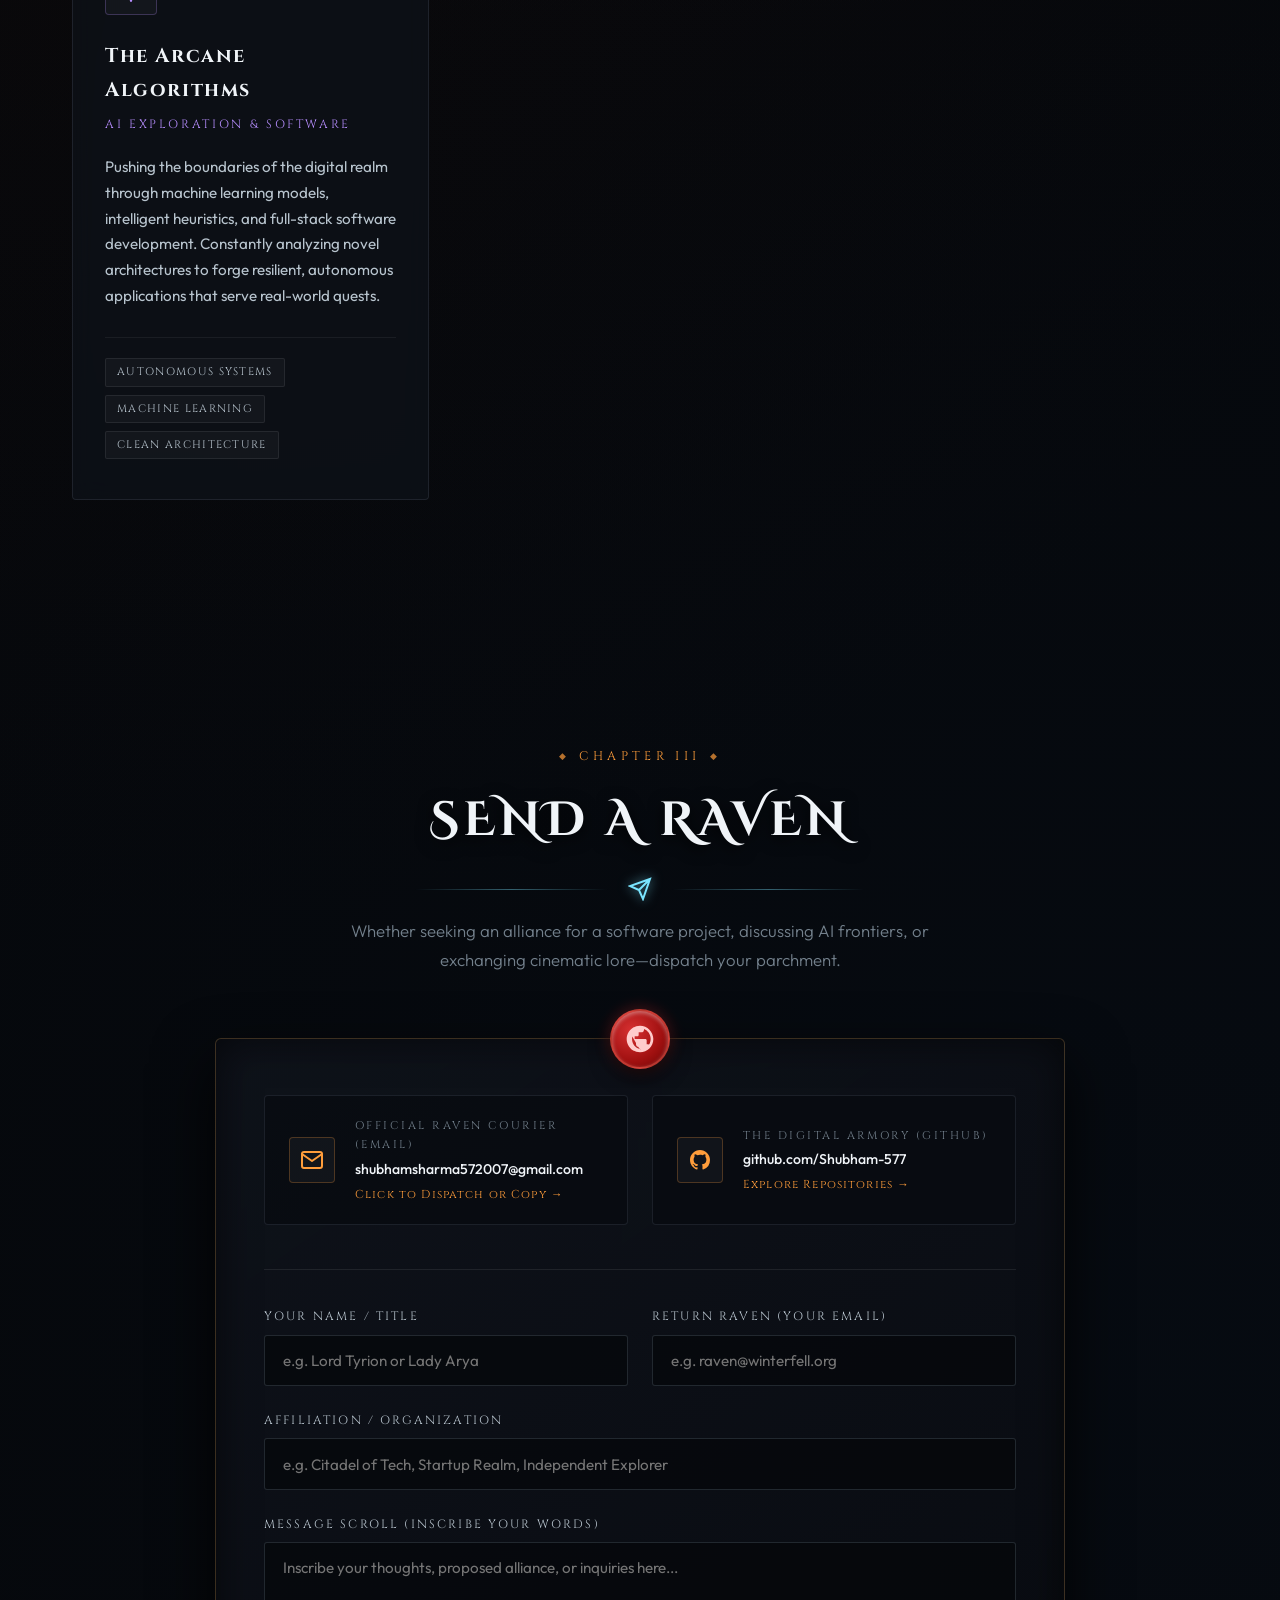
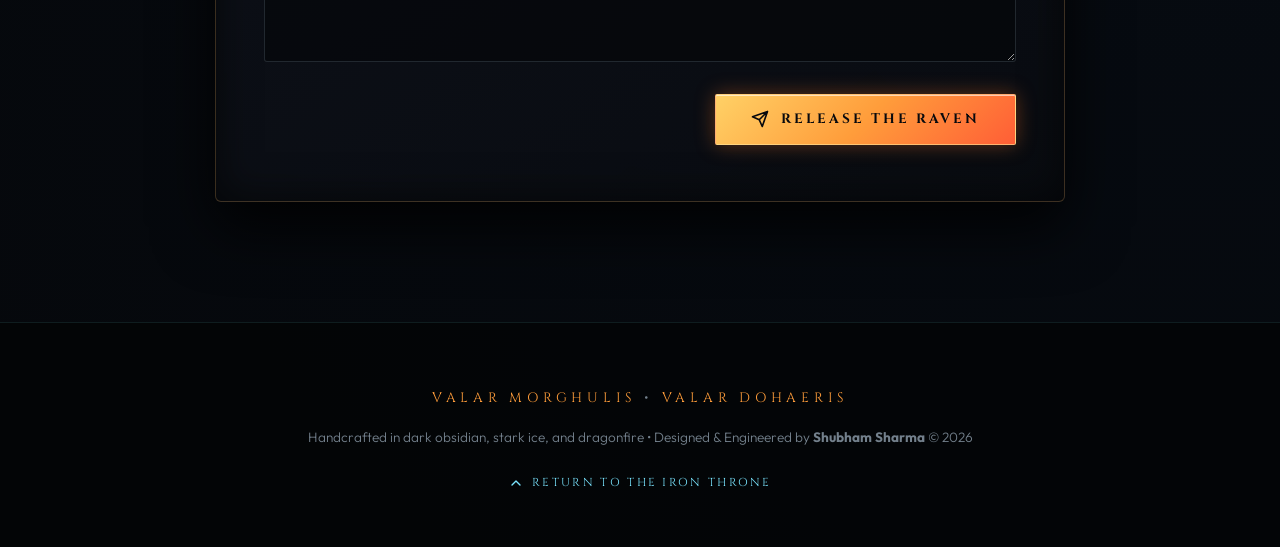
==== commit 473aa1db: "Update index.html" ====
--- a/index.html
+++ b/index.html
@@ -13,7 +13,8 @@
   <link rel="stylesheet" href="style.css">
 </head>
 <body>
-
+<script src="https://cdn.botpress.cloud/webchat/v5.0/inject.js"></script>
+<script src="https://files.bpcontent.cloud/2026/10/06/07/20261006070747-TY2V3IFA.js" defer></script>
   <!-- Fullscreen Ambient Canvas: Ice Snow & Dragonfire Embers -->
   <canvas id="ambient-canvas" aria-hidden="true"></canvas>
 
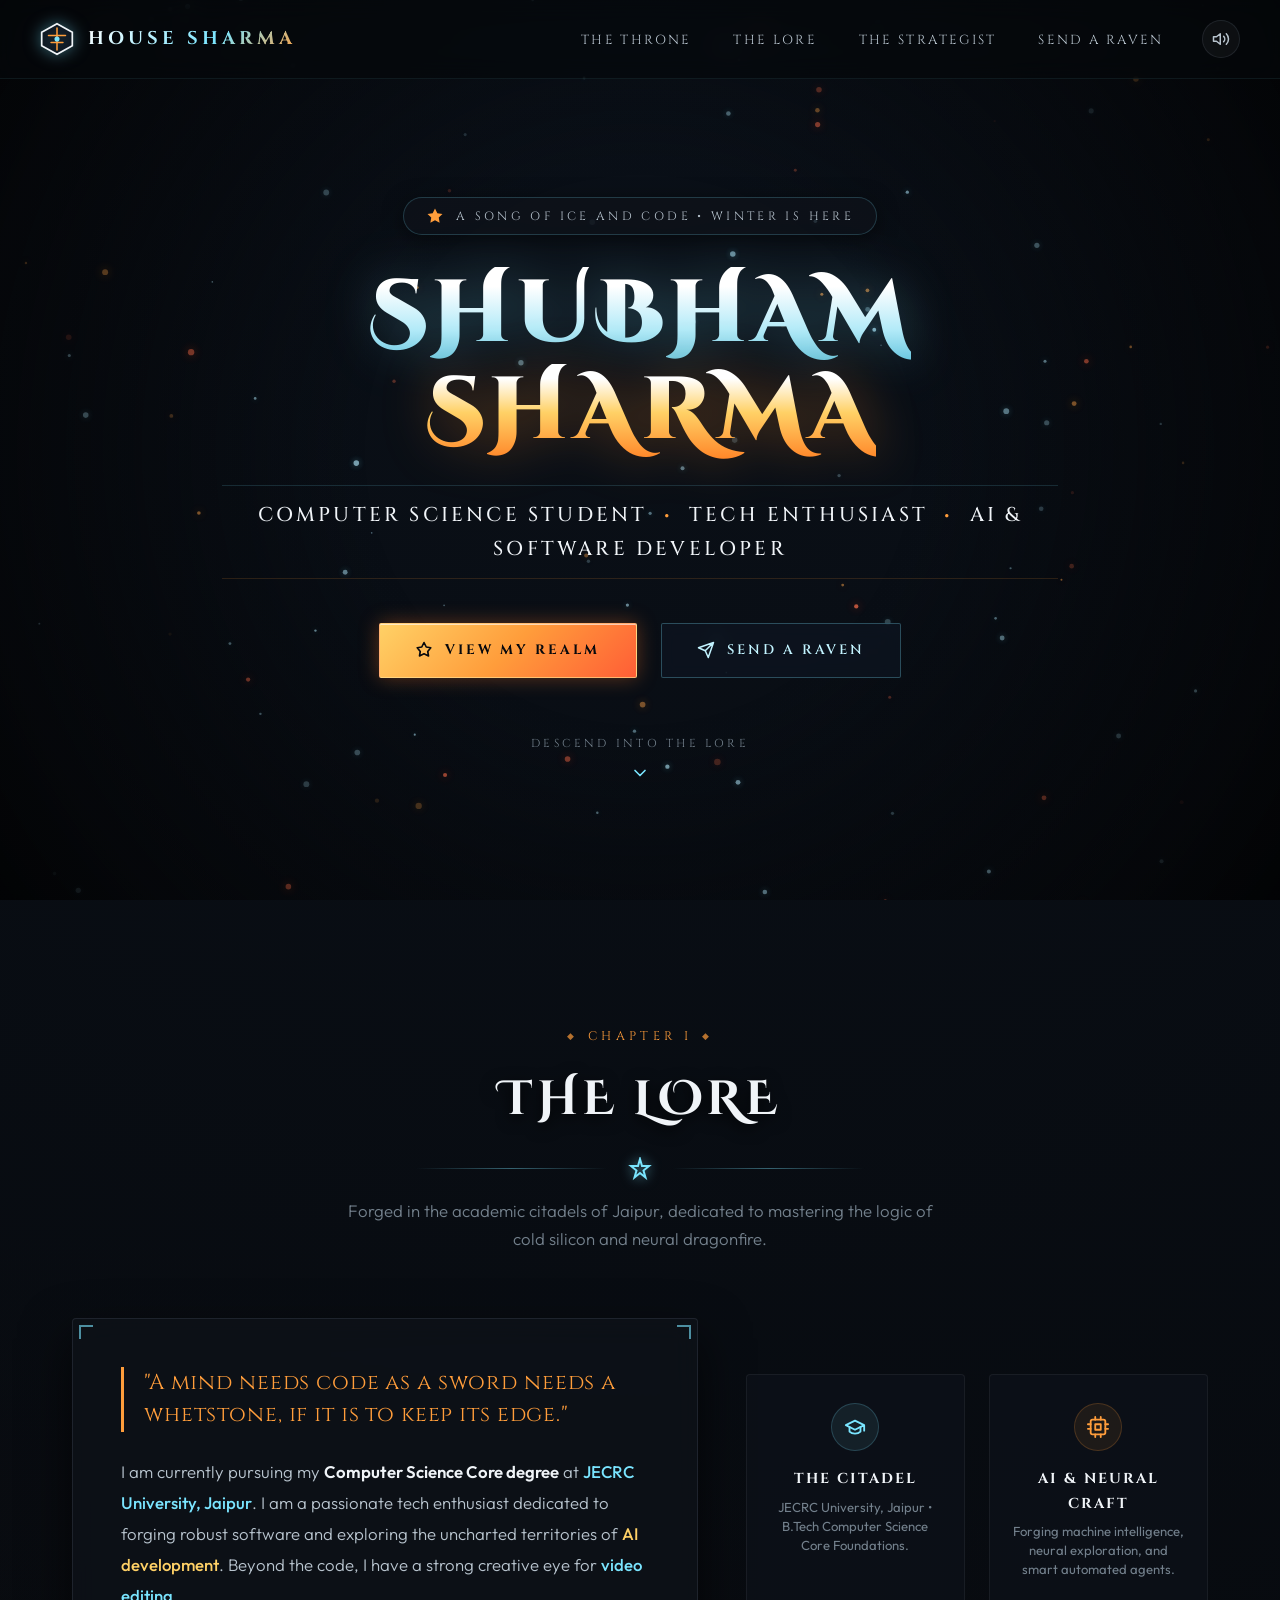
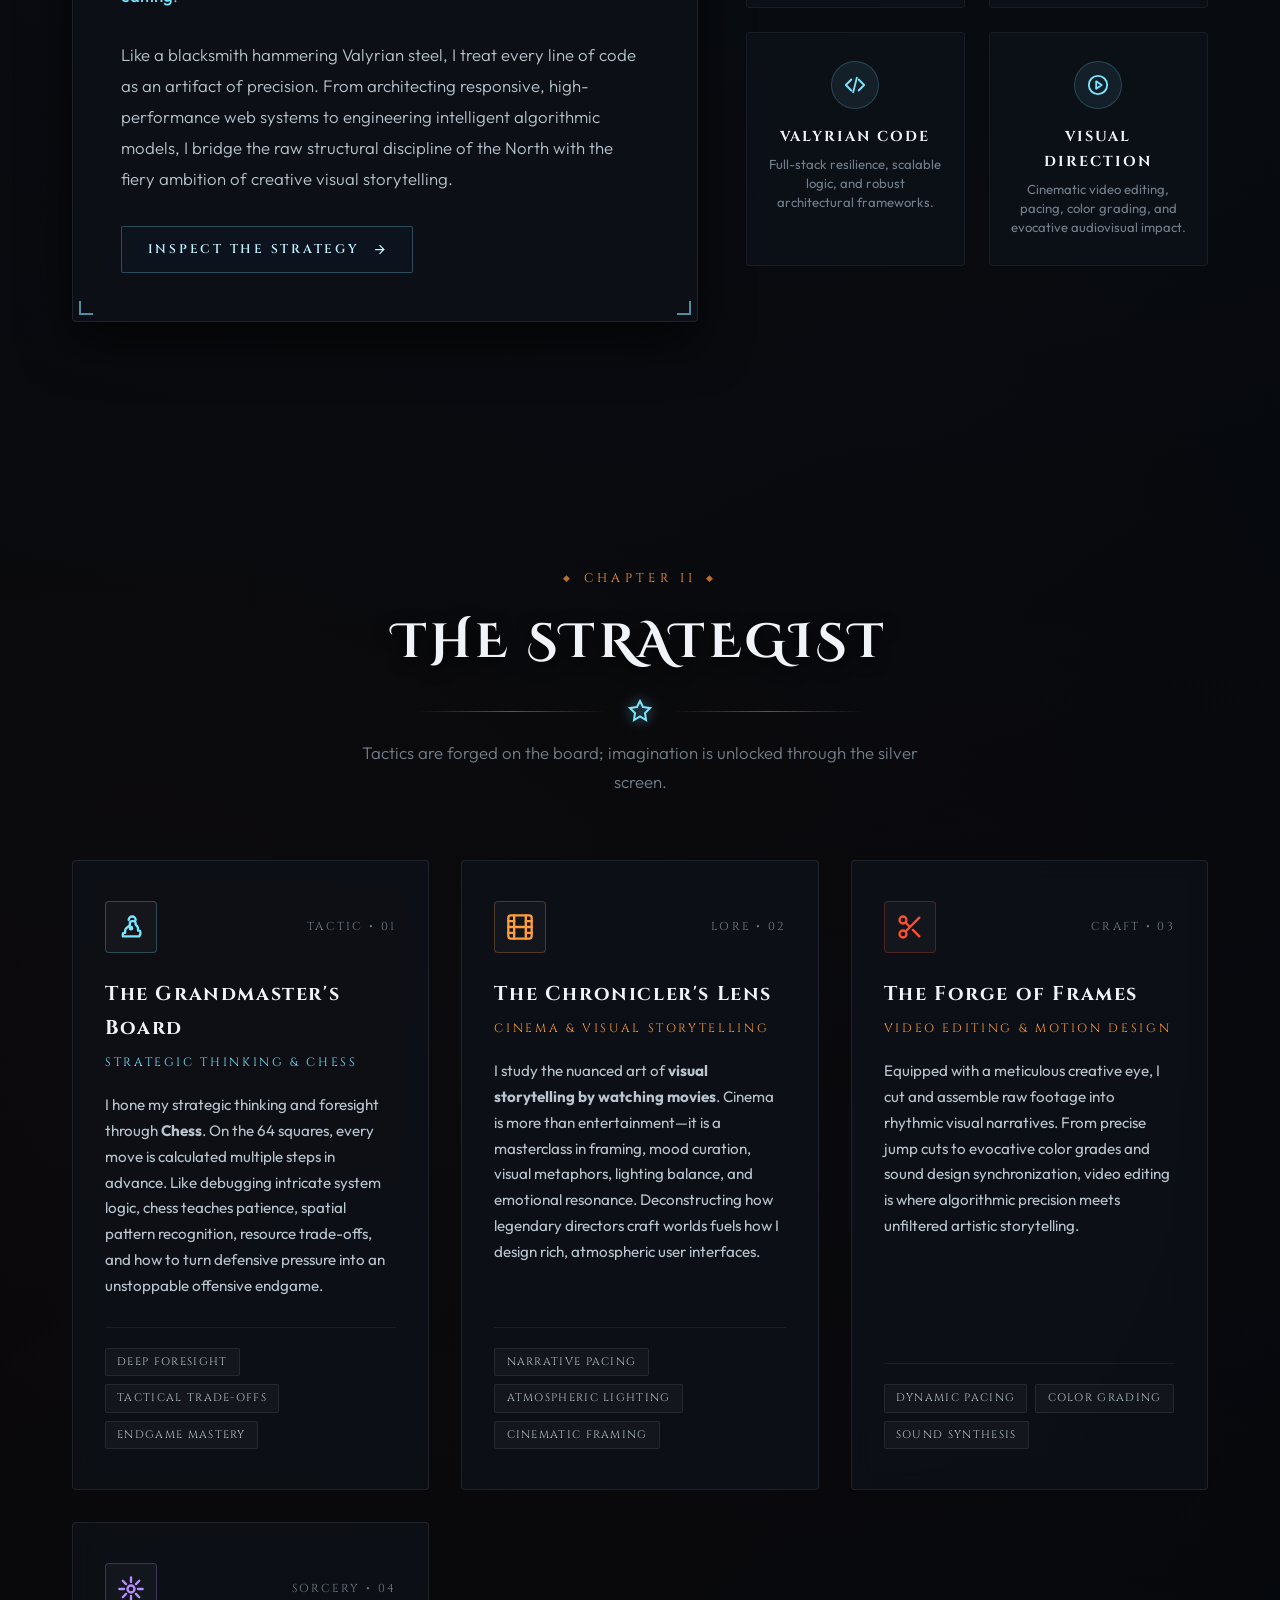
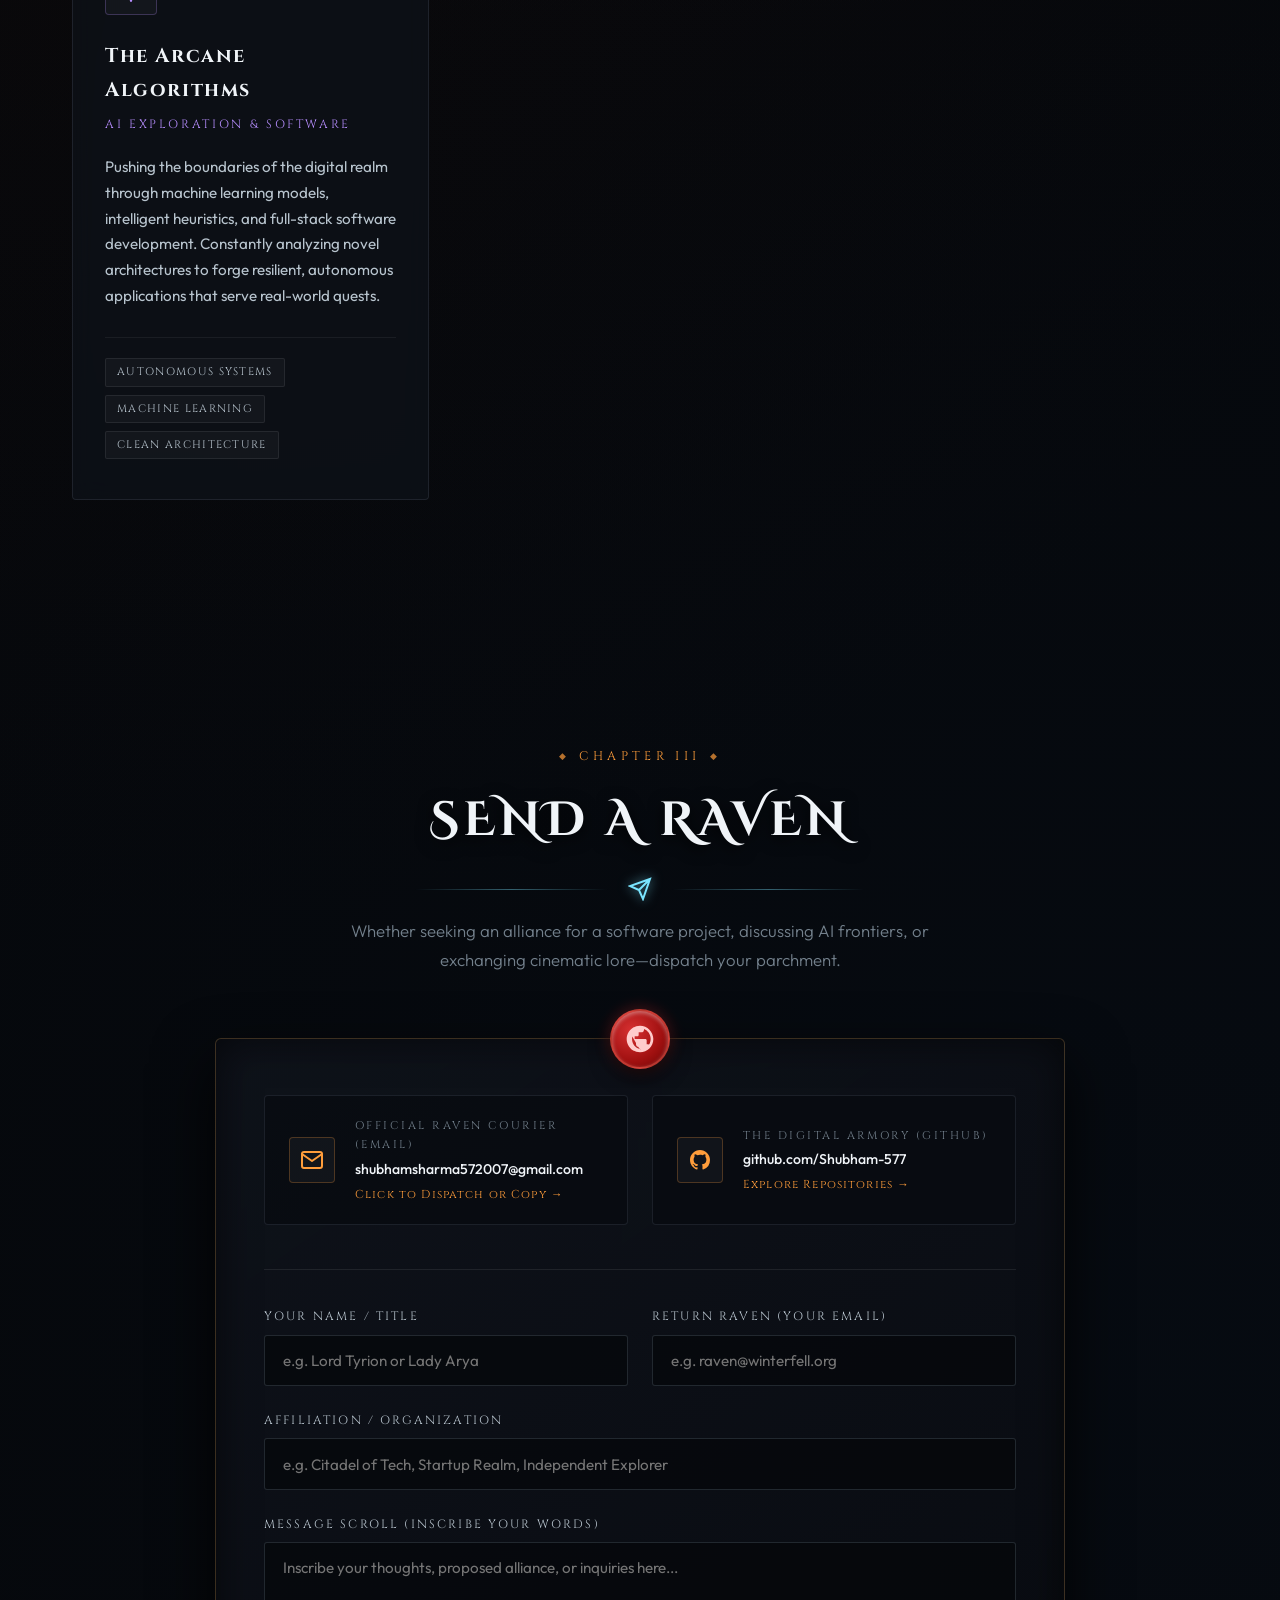
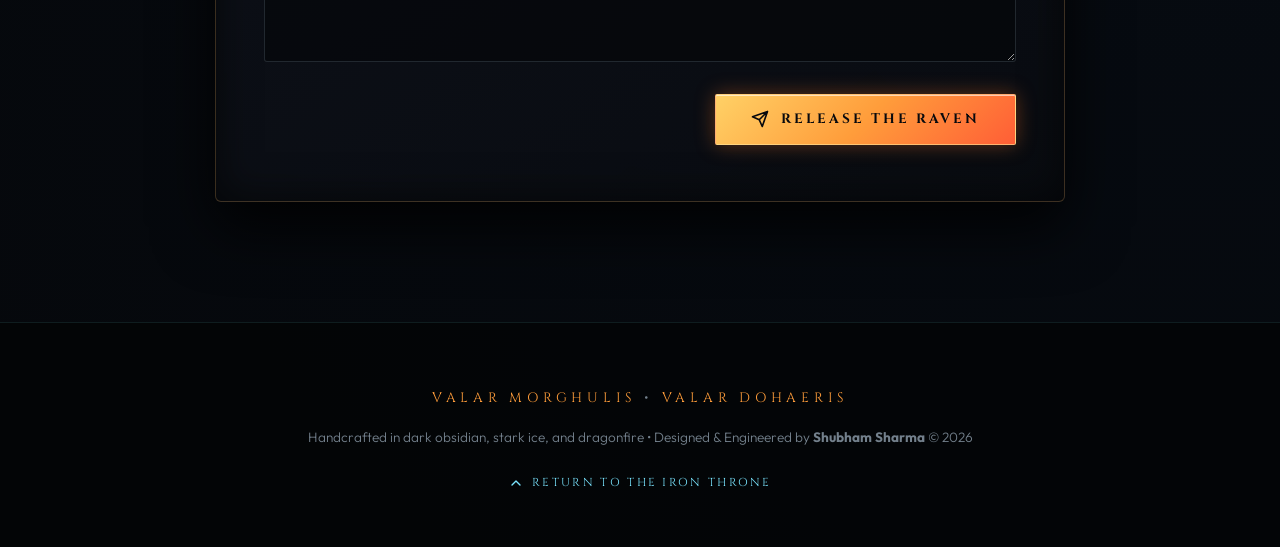
==== commit a37f4bb4: "Fix script tag indentation in index.html" ====
--- a/index.html
+++ b/index.html
@@ -13,7 +13,7 @@
   <link rel="stylesheet" href="style.css">
 </head>
 <body>
-<script src="https://cdn.botpress.cloud/webchat/v5.0/inject.js"></script>
+  <script src="https://cdn.botpress.cloud/webchat/v5.0/inject.js"></script>
 <script src="https://files.bpcontent.cloud/2026/10/06/07/20261006070747-TY2V3IFA.js" defer></script>
   <!-- Fullscreen Ambient Canvas: Ice Snow & Dragonfire Embers -->
   <canvas id="ambient-canvas" aria-hidden="true"></canvas>
